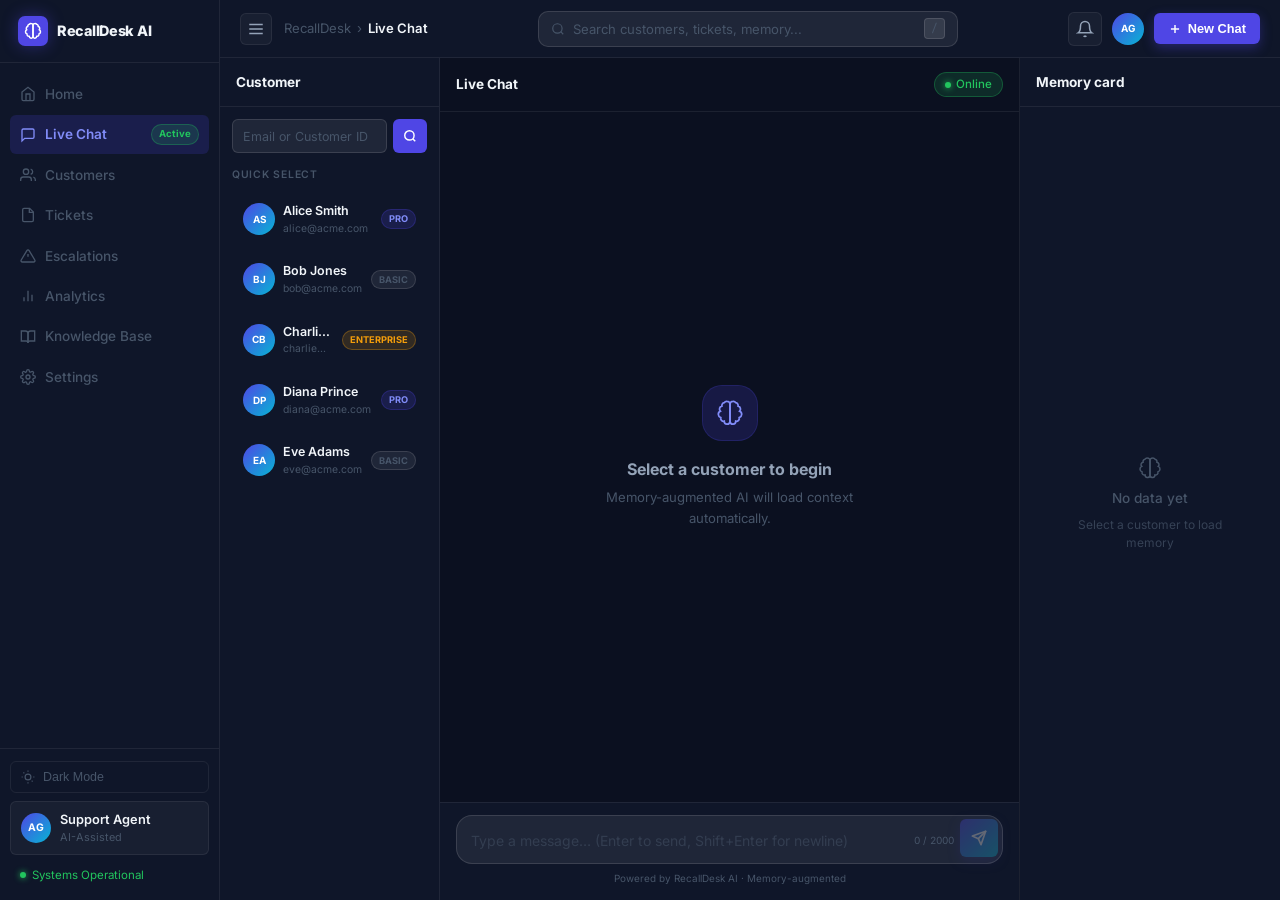
==== frontend/console.html @ cfb320af "feat: full UI redesign — landing page + console with 3-column layout, memory card, analytics" ====
<!DOCTYPE html>
<html lang="en">
<head>
    <meta charset="UTF-8">
    <meta name="viewport" content="width=device-width, initial-scale=1.0">
    <title>RecallDesk AI — Console</title>
    <meta name="description" content="RecallDesk AI support console — live chat with persistent memory, analytics, and smart escalation.">
    <link href="https://fonts.googleapis.com/css2?family=Inter:wght@300;400;500;600;700;800&family=JetBrains+Mono:wght@400;500&display=swap" rel="stylesheet">
    <link rel="stylesheet" href="style.css">
</head>
<body>
<div class="console-wrapper" id="console-wrapper">

    <!-- ── Sidebar ────────────────────────────────────── -->
    <aside class="console-sidebar" id="console-sidebar">
        <div class="csb-brand">
            <a href="/" class="csb-logo-link">
                <div class="csb-logo-icon">
                    <svg width="18" height="18" viewBox="0 0 24 24" fill="none" stroke="currentColor" stroke-width="2" stroke-linecap="round" stroke-linejoin="round">
                        <path d="M9.5 2A2.5 2.5 0 0 1 12 4.5v15a2.5 2.5 0 0 1-4.96-.46 2.5 2.5 0 0 1-2.96-3.08 3 3 0 0 1-.34-5.58 2.5 2.5 0 0 1 1.32-4.24 2.5 2.5 0 0 1 1.98-3A2.5 2.5 0 0 1 9.5 2Z"/>
                        <path d="M14.5 2A2.5 2.5 0 0 0 12 4.5v15a2.5 2.5 0 0 0 4.96-.46 2.5 2.5 0 0 0 2.96-3.08 3 3 0 0 0 .34-5.58 2.5 2.5 0 0 0-1.32-4.24 2.5 2.5 0 0 0-1.98-3A2.5 2.5 0 0 0 14.5 2Z"/>
                    </svg>
                </div>
                <span class="csb-brand-name">RecallDesk AI</span>
            </a>
        </div>

        <nav class="csb-nav">
            <a href="#" class="csb-nav-item" id="nav-home" data-page="home">
                <svg width="16" height="16" viewBox="0 0 24 24" fill="none" stroke="currentColor" stroke-width="2"><path d="M3 9l9-7 9 7v11a2 2 0 0 1-2 2H5a2 2 0 0 1-2-2z"/><polyline points="9 22 9 12 15 12 15 22"/></svg>
                Home
            </a>
            <a href="#" class="csb-nav-item active" id="nav-livechat" data-page="livechat">
                <svg width="16" height="16" viewBox="0 0 24 24" fill="none" stroke="currentColor" stroke-width="2"><path d="M21 15a2 2 0 0 1-2 2H7l-4 4V5a2 2 0 0 1 2-2h14a2 2 0 0 1 2 2z"/></svg>
                Live Chat
                <span class="csb-badge active-badge">Active</span>
            </a>
            <a href="#" class="csb-nav-item" id="nav-customers" data-page="customers">
                <svg width="16" height="16" viewBox="0 0 24 24" fill="none" stroke="currentColor" stroke-width="2"><path d="M17 21v-2a4 4 0 0 0-4-4H5a4 4 0 0 0-4 4v2"/><circle cx="9" cy="7" r="4"/><path d="M23 21v-2a4 4 0 0 0-3-3.87"/><path d="M16 3.13a4 4 0 0 1 0 7.75"/></svg>
                Customers
            </a>
            <a href="#" class="csb-nav-item" id="nav-tickets" data-page="tickets">
                <svg width="16" height="16" viewBox="0 0 24 24" fill="none" stroke="currentColor" stroke-width="2"><path d="M14.5 2H6a2 2 0 0 0-2 2v16a2 2 0 0 0 2 2h12a2 2 0 0 0 2-2V7.5L14.5 2z"/><polyline points="14 2 14 8 20 8"/></svg>
                Tickets
            </a>
            <a href="#" class="csb-nav-item" id="nav-escalations" data-page="escalations">
                <svg width="16" height="16" viewBox="0 0 24 24" fill="none" stroke="currentColor" stroke-width="2"><path d="M10.29 3.86L1.82 18a2 2 0 0 0 1.71 3h16.94a2 2 0 0 0 1.71-3L13.71 3.86a2 2 0 0 0-3.42 0z"/><line x1="12" y1="9" x2="12" y2="13"/><line x1="12" y1="17" x2="12.01" y2="17"/></svg>
                Escalations
                <span class="csb-badge esc-badge" id="esc-count-badge" style="display:none">0</span>
            </a>
            <a href="#" class="csb-nav-item" id="nav-analytics" data-page="analytics">
                <svg width="16" height="16" viewBox="0 0 24 24" fill="none" stroke="currentColor" stroke-width="2"><line x1="18" y1="20" x2="18" y2="10"/><line x1="12" y1="20" x2="12" y2="4"/><line x1="6" y1="20" x2="6" y2="14"/></svg>
                Analytics
            </a>
            <a href="#" class="csb-nav-item" id="nav-knowledge" data-page="knowledge">
                <svg width="16" height="16" viewBox="0 0 24 24" fill="none" stroke="currentColor" stroke-width="2"><path d="M2 3h6a4 4 0 0 1 4 4v14a3 3 0 0 0-3-3H2z"/><path d="M22 3h-6a4 4 0 0 0-4 4v14a3 3 0 0 1 3-3h7z"/></svg>
                Knowledge Base
            </a>
            <a href="#" class="csb-nav-item" id="nav-settings" data-page="settings">
                <svg width="16" height="16" viewBox="0 0 24 24" fill="none" stroke="currentColor" stroke-width="2"><circle cx="12" cy="12" r="3"/><path d="M19.4 15a1.65 1.65 0 0 0 .33 1.82l.06.06a2 2 0 0 1-2.83 2.83l-.06-.06a1.65 1.65 0 0 0-1.82-.33 1.65 1.65 0 0 0-1 1.51V21a2 2 0 0 1-4 0v-.09A1.65 1.65 0 0 0 9 19.4a1.65 1.65 0 0 0-1.82.33l-.06.06a2 2 0 0 1-2.83-2.83l.06-.06A1.65 1.65 0 0 0 4.68 15a1.65 1.65 0 0 0-1.51-1H3a2 2 0 0 1 0-4h.09A1.65 1.65 0 0 0 4.6 9a1.65 1.65 0 0 0-.33-1.82l-.06-.06a2 2 0 0 1 2.83-2.83l.06.06A1.65 1.65 0 0 0 9 4.68a1.65 1.65 0 0 0 1-1.51V3a2 2 0 0 1 4 0v.09a1.65 1.65 0 0 0 1 1.51 1.65 1.65 0 0 0 1.82-.33l.06-.06a2 2 0 0 1 2.83 2.83l-.06.06A1.65 1.65 0 0 0 19.4 9a1.65 1.65 0 0 0 1.51 1H21a2 2 0 0 1 0 4h-.09a1.65 1.65 0 0 0-1.51 1z"/></svg>
                Settings
            </a>
        </nav>

        <div class="csb-bottom">
            <button class="csb-theme-toggle" id="csb-theme-toggle" title="Toggle theme">
                <svg class="icon-sun" width="14" height="14" viewBox="0 0 24 24" fill="none" stroke="currentColor" stroke-width="2"><circle cx="12" cy="12" r="5"/><line x1="12" y1="1" x2="12" y2="3"/><line x1="12" y1="21" x2="12" y2="23"/><line x1="4.22" y1="4.22" x2="5.64" y2="5.64"/><line x1="18.36" y1="18.36" x2="19.78" y2="19.78"/><line x1="1" y1="12" x2="3" y2="12"/><line x1="21" y1="12" x2="23" y2="12"/></svg>
                <svg class="icon-moon" width="14" height="14" viewBox="0 0 24 24" fill="none" stroke="currentColor" stroke-width="2"><path d="M21 12.79A9 9 0 1 1 11.21 3 7 7 0 0 0 21 12.79z"/></svg>
                <span class="csb-theme-label">Dark Mode</span>
            </button>
            <div class="csb-agent-card">
                <div class="csb-agent-avatar">AG</div>
                <div class="csb-agent-info">
                    <div class="csb-agent-name">Support Agent</div>
                    <div class="csb-agent-role">AI-Assisted</div>
                </div>
            </div>
            <div class="csb-system-status">
                <span class="csb-status-dot"></span>
                Systems Operational
            </div>
        </div>
    </aside>

    <!-- ── Main Area ──────────────────────────────────── -->
    <div class="console-main" id="console-main">

        <!-- Top Bar -->
        <header class="console-topbar" id="console-topbar">
            <div class="topbar-left">
                <button class="sidebar-toggle-btn" id="sidebar-toggle-btn" title="Toggle sidebar">
                    <svg width="18" height="18" viewBox="0 0 24 24" fill="none" stroke="currentColor" stroke-width="2"><line x1="3" y1="12" x2="21" y2="12"/><line x1="3" y1="6" x2="21" y2="6"/><line x1="3" y1="18" x2="21" y2="18"/></svg>
                </button>
                <div class="topbar-breadcrumb">
                    <span class="breadcrumb-root">RecallDesk</span>
                    <span class="breadcrumb-sep">›</span>
                    <span class="breadcrumb-current" id="breadcrumb-current">Live Chat</span>
                </div>
            </div>
            <div class="topbar-center">
                <div class="topbar-search" id="topbar-search">
                    <svg width="14" height="14" viewBox="0 0 24 24" fill="none" stroke="currentColor" stroke-width="2"><circle cx="11" cy="11" r="8"/><line x1="21" y1="21" x2="16.65" y2="16.65"/></svg>
                    <input type="text" id="search-input" placeholder="Search customers, tickets, memory..." autocomplete="off">
                    <span class="search-shortcut">/</span>
                </div>
            </div>
            <div class="topbar-right">
                <button class="topbar-icon-btn" id="topbar-notif" title="Notifications">
                    <svg width="18" height="18" viewBox="0 0 24 24" fill="none" stroke="currentColor" stroke-width="2"><path d="M18 8A6 6 0 0 0 6 8c0 7-3 9-3 9h18s-3-2-3-9"/><path d="M13.73 21a2 2 0 0 1-3.46 0"/></svg>
                    <span class="notif-dot" id="notif-dot" style="display:none"></span>
                </button>
                <div class="topbar-avatar" id="topbar-avatar">AG</div>
                <button class="btn-new-chat" id="btn-new-chat">
                    <svg width="14" height="14" viewBox="0 0 24 24" fill="none" stroke="currentColor" stroke-width="2.5"><line x1="12" y1="5" x2="12" y2="19"/><line x1="5" y1="12" x2="19" y2="12"/></svg>
                    New Chat
                </button>
            </div>
        </header>

        <!-- ── Pages ──────────────────────────────────── -->

        <!-- Live Chat Page -->
        <div class="page-content" id="page-livechat">
            <div class="livechat-layout">

                <!-- Column 1: Customer Lookup -->
                <div class="lc-col lc-col-lookup" id="lc-col-lookup">
                    <div class="lc-col-header">
                        <h2 class="lc-col-title">Customer</h2>
                    </div>
                    <div class="lookup-body">
                        <div class="lookup-search-row">
                            <input type="text" id="lookup-input" class="lookup-input" placeholder="Email or Customer ID" autocomplete="off">
                            <button class="lookup-btn" id="lookup-btn">
                                <svg width="14" height="14" viewBox="0 0 24 24" fill="none" stroke="currentColor" stroke-width="2.5"><circle cx="11" cy="11" r="8"/><line x1="21" y1="21" x2="16.65" y2="16.65"/></svg>
                            </button>
                        </div>
                        <div class="lookup-quick-label">Quick select</div>
                        <div class="customer-list" id="customer-list">
                            <div class="customer-item" data-id="cust-101" id="ci-cust-101">
                                <div class="ci-avatar">AS</div>
                                <div class="ci-info">
                                    <div class="ci-name">Alice Smith</div>
                                    <div class="ci-email">alice@acme.com</div>
                                </div>
                                <div class="ci-plan pro">Pro</div>
                            </div>
                            <div class="customer-item" data-id="cust-102" id="ci-cust-102">
                                <div class="ci-avatar">BJ</div>
                                <div class="ci-info">
                                    <div class="ci-name">Bob Jones</div>
                                    <div class="ci-email">bob@acme.com</div>
                                </div>
                                <div class="ci-plan basic">Basic</div>
                            </div>
                            <div class="customer-item" data-id="cust-103" id="ci-cust-103">
                                <div class="ci-avatar">CB</div>
                                <div class="ci-info">
                                    <div class="ci-name">Charlie Brown</div>
                                    <div class="ci-email">charlie@acme.com</div>
                                </div>
                                <div class="ci-plan enterprise">Enterprise</div>
                            </div>
                            <div class="customer-item" data-id="cust-104" id="ci-cust-104">
                                <div class="ci-avatar">DP</div>
                                <div class="ci-info">
                                    <div class="ci-name">Diana Prince</div>
                                    <div class="ci-email">diana@acme.com</div>
                                </div>
                                <div class="ci-plan pro">Pro</div>
                            </div>
                            <div class="customer-item" data-id="cust-105" id="ci-cust-105">
                                <div class="ci-avatar">EA</div>
                                <div class="ci-info">
                                    <div class="ci-name">Eve Adams</div>
                                    <div class="ci-email">eve@acme.com</div>
                                </div>
                                <div class="ci-plan basic">Basic</div>
                            </div>
                        </div>
                    </div>
                </div>

                <!-- Column 2: Chat Window -->
                <div class="lc-col lc-col-chat" id="lc-col-chat">
                    <div class="lc-col-header">
                        <div class="chat-header-left">
                            <h2 class="lc-col-title" id="chat-col-title">Live Chat</h2>
                            <span class="chat-customer-tag" id="chat-customer-tag" style="display:none"></span>
                        </div>
                        <div class="chat-header-right">
                            <div class="online-pill" id="chat-online-pill">
                                <span class="status-dot-sm online"></span>
                                <span>Online</span>
                            </div>
                            <div class="escalation-pill-header hidden" id="chat-escalation-pill">
                                <svg width="12" height="12" viewBox="0 0 24 24" fill="none" stroke="currentColor" stroke-width="2.5"><path d="M10.29 3.86L1.82 18a2 2 0 0 0 1.71 3h16.94a2 2 0 0 0 1.71-3L13.71 3.86a2 2 0 0 0-3.42 0z"/></svg>
                                Escalated
                            </div>
                        </div>
                    </div>

                    <!-- Chat Messages -->
                    <div class="chat-messages-area" id="chat-messages-area">
                        <div class="chat-welcome" id="chat-welcome">
                            <div class="chat-welcome-icon">
                                <svg width="28" height="28" viewBox="0 0 24 24" fill="none" stroke="currentColor" stroke-width="1.5"><path d="M9.5 2A2.5 2.5 0 0 1 12 4.5v15a2.5 2.5 0 0 1-4.96-.46 2.5 2.5 0 0 1-2.96-3.08 3 3 0 0 1-.34-5.58 2.5 2.5 0 0 1 1.32-4.24 2.5 2.5 0 0 1 1.98-3A2.5 2.5 0 0 1 9.5 2Z"/><path d="M14.5 2A2.5 2.5 0 0 0 12 4.5v15a2.5 2.5 0 0 0 4.96-.46 2.5 2.5 0 0 0 2.96-3.08 3 3 0 0 0 .34-5.58 2.5 2.5 0 0 0-1.32-4.24 2.5 2.5 0 0 0-1.98-3A2.5 2.5 0 0 0 14.5 2Z"/></svg>
                            </div>
                            <h3>Select a customer to begin</h3>
                            <p>Memory-augmented AI will load context automatically.</p>
                        </div>
                    </div>

                    <!-- Escalation Banner -->
                    <div class="escalation-banner hidden" id="escalation-banner">
                        <svg width="14" height="14" viewBox="0 0 24 24" fill="none" stroke="currentColor" stroke-width="2.5"><path d="M10.29 3.86L1.82 18a2 2 0 0 0 1.71 3h16.94a2 2 0 0 0 1.71-3L13.71 3.86a2 2 0 0 0-3.42 0z"/></svg>
                        <span id="escalation-banner-text">Escalated to human. Handoff summary ready.</span>
                        <button class="banner-view-btn" id="banner-view-btn">View Summary</button>
                    </div>

                    <!-- Input Area -->
                    <div class="chat-input-zone" id="chat-input-zone">
                        <div class="chat-input-wrap" id="chat-input-wrap">
                            <textarea id="message-input" placeholder="Type a message… (Enter to send, Shift+Enter for newline)" rows="1" maxlength="2000" disabled></textarea>
                            <div class="chat-input-actions">
                                <span class="char-count-label" id="char-count">0 / 2000</span>
                                <button id="send-btn" class="send-btn-console" title="Send message" disabled>
                                    <svg width="16" height="16" viewBox="0 0 24 24" fill="none" stroke="currentColor" stroke-width="2.5" stroke-linecap="round" stroke-linejoin="round"><line x1="22" y1="2" x2="11" y2="13"/><polygon points="22 2 15 22 11 13 2 9 22 2"/></svg>
                                </button>
                            </div>
                        </div>
                        <p class="input-hint-text">Powered by RecallDesk AI · Memory-augmented</p>
                    </div>
                </div>

                <!-- Column 3: Memory Card -->
                <div class="lc-col lc-col-memory" id="lc-col-memory">
                    <div class="lc-col-header">
                        <h2 class="lc-col-title">Memory card</h2>
                    </div>
                    <div class="memory-card-body" id="memory-card-body">
                        <div class="memory-empty" id="memory-empty">
                            <svg width="24" height="24" viewBox="0 0 24 24" fill="none" stroke="currentColor" stroke-width="1.5"><path d="M9.5 2A2.5 2.5 0 0 1 12 4.5v15a2.5 2.5 0 0 1-4.96-.46 2.5 2.5 0 0 1-2.96-3.08 3 3 0 0 1-.34-5.58 2.5 2.5 0 0 1 1.32-4.24 2.5 2.5 0 0 1 1.98-3A2.5 2.5 0 0 1 9.5 2Z"/><path d="M14.5 2A2.5 2.5 0 0 0 12 4.5v15a2.5 2.5 0 0 0 4.96-.46 2.5 2.5 0 0 0 2.96-3.08 3 3 0 0 0 .34-5.58 2.5 2.5 0 0 0-1.32-4.24 2.5 2.5 0 0 0-1.98-3A2.5 2.5 0 0 0 14.5 2Z"/></svg>
                            <p>No data yet</p>
                            <span>Select a customer to load memory</span>
                        </div>

                        <!-- Profile (hidden until loaded) -->
                        <div class="mc-section" id="mc-profile" style="display:none">
                            <div class="mc-profile-row">
                                <div class="mc-avatar" id="mc-avatar">?</div>
                                <div>
                                    <div class="mc-name" id="mc-name">—</div>
                                    <div class="mc-email" id="mc-email">—</div>
                                </div>
                            </div>
                        </div>

                        <div class="mc-section" id="mc-env" style="display:none">
                            <div class="mc-label">Environment</div>
                            <div class="mc-env-bar" id="mc-env-bar">—</div>
                        </div>

                        <div class="mc-section" id="mc-tickets-sec" style="display:none">
                            <div class="mc-label">Past Tickets</div>
                            <div class="mc-tickets-list" id="mc-tickets-list"></div>
                        </div>

                        <div class="mc-section" id="mc-facts-sec" style="display:none">
                            <div class="mc-label">Memory Facts <span class="mc-facts-count" id="mc-facts-count">0</span></div>
                            <div class="mc-facts-list" id="mc-facts-list"></div>
                        </div>

                        <div class="mc-section" id="mc-frustration-sec" style="display:none">
                            <div class="mc-label">Frustration Score</div>
                            <div class="mc-frustration-row">
                                <div class="mc-frustration-score" id="mc-frustration-score">—</div>
                                <div class="mc-frustration-bar-wrap">
                                    <div class="mc-frustration-bar" id="mc-frustration-bar"></div>
                                </div>
                            </div>
                            <svg class="mc-chart" id="mc-chart" viewBox="0 0 120 40" fill="none">
                                <polyline id="mc-chart-line" points="" stroke="#7c6af7" stroke-width="2" fill="none" stroke-linecap="round" stroke-linejoin="round"/>
                            </svg>
                        </div>
                    </div>
                </div>
            </div>
        </div>

        <!-- Analytics Page -->
        <div class="page-content hidden" id="page-analytics">
            <div class="analytics-layout">
                <div class="analytics-header">
                    <h1 class="analytics-title">Analytics</h1>
                    <p class="analytics-sub">Live data from your support sessions</p>
                </div>

                <!-- Stat Cards -->
                <div class="stat-cards-row" id="stat-cards-row">
                    <div class="stat-card" id="stat-total-tickets">
                        <div class="stat-icon indigo">
                            <svg width="18" height="18" viewBox="0 0 24 24" fill="none" stroke="currentColor" stroke-width="2"><path d="M14.5 2H6a2 2 0 0 0-2 2v16a2 2 0 0 0 2 2h12a2 2 0 0 0 2-2V7.5L14.5 2z"/></svg>
                        </div>
                        <div class="stat-num" id="stat-num-tickets">—</div>
                        <div class="stat-label">Total Tickets</div>
                    </div>
                    <div class="stat-card" id="stat-avg-frustration">
                        <div class="stat-icon amber">
                            <svg width="18" height="18" viewBox="0 0 24 24" fill="none" stroke="currentColor" stroke-width="2"><circle cx="12" cy="12" r="10"/><path d="M8 14s1.5 2 4 2 4-2 4-2"/><line x1="9" y1="9" x2="9.01" y2="9"/><line x1="15" y1="9" x2="15.01" y2="9"/></svg>
                        </div>
                        <div class="stat-num" id="stat-num-frustration">—</div>
                        <div class="stat-label">Avg Frustration</div>
                    </div>
                    <div class="stat-card" id="stat-esc-rate">
                        <div class="stat-icon red">
                            <svg width="18" height="18" viewBox="0 0 24 24" fill="none" stroke="currentColor" stroke-width="2"><path d="M10.29 3.86L1.82 18a2 2 0 0 0 1.71 3h16.94a2 2 0 0 0 1.71-3L13.71 3.86a2 2 0 0 0-3.42 0z"/></svg>
                        </div>
                        <div class="stat-num" id="stat-num-esc">—</div>
                        <div class="stat-label">Escalation Rate</div>
                    </div>
                    <div class="stat-card" id="stat-memories">
                        <div class="stat-icon green">
                            <svg width="18" height="18" viewBox="0 0 24 24" fill="none" stroke="currentColor" stroke-width="2"><path d="M9.5 2A2.5 2.5 0 0 1 12 4.5v15a2.5 2.5 0 0 1-4.96-.46 2.5 2.5 0 0 1-2.96-3.08 3 3 0 0 1-.34-5.58 2.5 2.5 0 0 1 1.32-4.24 2.5 2.5 0 0 1 1.98-3A2.5 2.5 0 0 1 9.5 2Z"/><path d="M14.5 2A2.5 2.5 0 0 0 12 4.5v15a2.5 2.5 0 0 0 4.96-.46 2.5 2.5 0 0 0 2.96-3.08 3 3 0 0 0 .34-5.58 2.5 2.5 0 0 0-1.32-4.24 2.5 2.5 0 0 0-1.98-3A2.5 2.5 0 0 0 14.5 2Z"/></svg>
                        </div>
                        <div class="stat-num" id="stat-num-memories">—</div>
                        <div class="stat-label">Active Customer Memories</div>
                    </div>
                </div>

                <!-- Memory Impact Banner -->
                <div class="impact-banner" id="impact-banner">
                    <div class="impact-banner-icon">⚡</div>
                    <div class="impact-banner-content">
                        <div class="impact-banner-title">Memory Impact</div>
                        <div class="impact-banner-sub">Repeat questions asked: <strong>Baseline ~8</strong> vs <strong class="highlight-green">With Memory ~0</strong></div>
                    </div>
                </div>

                <!-- Charts Row -->
                <div class="charts-row">
                    <div class="chart-card" id="frustration-chart-card">
                        <div class="chart-card-header">
                            <h3>Frustration Over Time</h3>
                            <span class="chart-badge">Live</span>
                        </div>
                        <div class="chart-area" id="frustration-chart-area">
                            <svg class="analytics-chart" id="frustration-svg" viewBox="0 0 400 120" preserveAspectRatio="none">
                                <defs>
                                    <linearGradient id="frust-grad" x1="0" y1="0" x2="0" y2="1">
                                        <stop offset="0%" stop-color="#7c6af7" stop-opacity="0.3"/>
                                        <stop offset="100%" stop-color="#7c6af7" stop-opacity="0"/>
                                    </linearGradient>
                                </defs>
                                <path id="frust-fill" d="" fill="url(#frust-grad)"/>
                                <polyline id="frust-line" points="" stroke="#7c6af7" stroke-width="2.5" fill="none" stroke-linecap="round" stroke-linejoin="round"/>
                            </svg>
                            <div class="chart-empty-state" id="frust-empty">No data yet</div>
                        </div>
                    </div>
                    <div class="chart-card" id="category-chart-card">
                        <div class="chart-card-header">
                            <h3>Issue Categories</h3>
                        </div>
                        <div class="category-list" id="category-list">
                            <div class="cat-empty-state" id="cat-empty">No data yet</div>
                        </div>
                    </div>
                </div>
            </div>
        </div>

        <!-- Placeholder pages -->
        <div class="page-content hidden" id="page-home">
            <div class="placeholder-page">
                <div class="placeholder-icon">🏠</div>
                <h2>Home</h2>
                <p>Dashboard overview coming soon. Use <strong>Live Chat</strong> to get started.</p>
                <a href="#" class="btn-goto-chat" id="home-goto-chat">Go to Live Chat →</a>
            </div>
        </div>
        <div class="page-content hidden" id="page-customers">
            <div class="placeholder-page">
                <div class="placeholder-icon">👥</div>
                <h2>Customers</h2>
                <p>Full customer directory coming soon. Use Live Chat to interact with customers.</p>
            </div>
        </div>
        <div class="page-content hidden" id="page-tickets">
            <div class="placeholder-page">
                <div class="placeholder-icon">🎫</div>
                <h2>Tickets</h2>
                <p>Ticket management interface coming soon.</p>
            </div>
        </div>
        <div class="page-content hidden" id="page-escalations">
            <div class="placeholder-page">
                <div class="placeholder-icon">⚠️</div>
                <h2>Escalations</h2>
                <p>Escalation queue coming soon. Monitor escalations from the Live Chat view.</p>
            </div>
        </div>
        <div class="page-content hidden" id="page-knowledge">
            <div class="placeholder-page">
                <div class="placeholder-icon">📚</div>
                <h2>Knowledge Base</h2>
                <p>Knowledge base editor coming soon.</p>
            </div>
        </div>
        <div class="page-content hidden" id="page-settings">
            <div class="placeholder-page">
                <div class="placeholder-icon">⚙️</div>
                <h2>Settings</h2>
                <p>Configuration panel coming soon.</p>
            </div>
        </div>
    </div>
</div>

<!-- ── Escalation Modal ──────────────────────────────── -->
<div id="escalation-modal" class="modal-overlay hidden">
    <div class="modal-box">
        <div class="modal-header">
            <div class="modal-icon warning">
                <svg width="20" height="20" viewBox="0 0 24 24" fill="none" stroke="currentColor" stroke-width="2.5"><path d="M10.29 3.86L1.82 18a2 2 0 0 0 1.71 3h16.94a2 2 0 0 0 1.71-3L13.71 3.86a2 2 0 0 0-3.42 0z"/><line x1="12" y1="9" x2="12" y2="13"/><line x1="12" y1="17" x2="12.01" y2="17"/></svg>
            </div>
            <div>
                <h2>Human Handoff Required</h2>
                <p class="modal-sub">This conversation has been flagged for escalation</p>
            </div>
            <button class="modal-close" id="close-modal">
                <svg width="16" height="16" viewBox="0 0 24 24" fill="none" stroke="currentColor" stroke-width="2.5"><line x1="18" y1="6" x2="6" y2="18"/><line x1="6" y1="6" x2="18" y2="18"/></svg>
            </button>
        </div>
        <div class="modal-body">
            <label class="mc-label" style="margin-bottom:12px;display:block">Handoff Summary</label>
            <div id="escalation-summary" class="summary-box"></div>
        </div>
        <div class="modal-footer">
            <button id="close-modal-btn" class="btn-secondary">Dismiss</button>
            <button class="btn-primary" id="ack-modal-btn">Acknowledge</button>
        </div>
    </div>
</div>

<script src="app.js"></script>
</body>
</html>
---- frontend/style.css ----
/* ─── Console CSS ── RecallDesk AI ──────────────────────────── */
/* Dark theme console: near-black navy #0B1020, indigo accents   */

@import url('https://fonts.googleapis.com/css2?family=Inter:wght@300;400;500;600;700;800&family=JetBrains+Mono:wght@400;500&display=swap');

/* ── Design Tokens ─────────────────────────────────────────── */
:root {
    --indigo:        #4F46E5;
    --indigo-light:  #818CF8;
    --indigo-dim:    rgba(79,70,229,0.18);
    --cyan:          #06b6d4;
    --cyan-dim:      rgba(6,182,212,0.15);
    --green:         #22c55e;
    --green-dim:     rgba(34,197,94,0.15);
    --amber:         #f59e0b;
    --amber-dim:     rgba(245,158,11,0.15);
    --red:           #ef4444;
    --red-dim:       rgba(239,68,68,0.15);

    --bg:            #0B1020;
    --bg-2:          #0f1629;
    --bg-3:          #131d33;
    --surface:       rgba(255,255,255,0.04);
    --surface-2:     rgba(255,255,255,0.07);
    --surface-3:     rgba(255,255,255,0.10);
    --border:        rgba(255,255,255,0.07);
    --border-2:      rgba(255,255,255,0.12);

    --text:          #f1f5f9;
    --text-2:        #94a3b8;
    --text-3:        #475569;

    --sidebar-w:     220px;
    --topbar-h:      58px;

    --radius-sm:     6px;
    --radius:        10px;
    --radius-lg:     16px;
    --radius-xl:     20px;
}

/* ── Reset ─────────────────────────────────────────────────── */
*, *::before, *::after { box-sizing: border-box; margin: 0; padding: 0; }
html, body { height: 100%; overflow: hidden; }
body {
    font-family: 'Inter', -apple-system, BlinkMacSystemFont, sans-serif;
    background: var(--bg);
    color: var(--text);
    line-height: 1.5;
    -webkit-font-smoothing: antialiased;
    -moz-osx-font-smoothing: grayscale;
}
a { text-decoration: none; color: inherit; }

/* ── Console Layout ─────────────────────────────────────────── */
.console-wrapper {
    display: flex;
    height: 100vh;
    width: 100vw;
    overflow: hidden;
}

/* ── Sidebar ────────────────────────────────────────────────── */
.console-sidebar {
    width: var(--sidebar-w);
    min-width: var(--sidebar-w);
    height: 100%;
    background: var(--bg-2);
    border-right: 1px solid var(--border);
    display: flex;
    flex-direction: column;
    flex-shrink: 0;
    transition: width 0.3s cubic-bezier(.4,0,.2,1), min-width 0.3s;
    overflow: hidden;
}
.console-sidebar.collapsed {
    width: 0;
    min-width: 0;
}

/* Brand */
.csb-brand {
    padding: 16px 18px;
    border-bottom: 1px solid var(--border);
    flex-shrink: 0;
}
.csb-logo-link {
    display: flex;
    align-items: center;
    gap: 9px;
    white-space: nowrap;
}
.csb-logo-icon {
    width: 30px; height: 30px;
    background: var(--indigo);
    border-radius: 7px;
    display: flex; align-items: center; justify-content: center;
    color: white;
    box-shadow: 0 0 16px rgba(79,70,229,0.4);
    flex-shrink: 0;
}
.csb-brand-name {
    font-size: 0.9rem;
    font-weight: 800;
    letter-spacing: -0.02em;
    color: var(--text);
}

/* Nav */
.csb-nav {
    flex: 1;
    padding: 12px 10px;
    display: flex;
    flex-direction: column;
    gap: 2px;
    overflow-y: auto;
    scrollbar-width: none;
}
.csb-nav::-webkit-scrollbar { display: none; }

.csb-nav-item {
    display: flex;
    align-items: center;
    gap: 9px;
    padding: 9px 10px;
    border-radius: var(--radius-sm);
    font-size: 0.85rem;
    font-weight: 500;
    color: var(--text-3);
    cursor: pointer;
    transition: background 0.15s, color 0.15s;
    white-space: nowrap;
    position: relative;
}
.csb-nav-item svg { flex-shrink: 0; }
.csb-nav-item:hover { background: var(--surface-2); color: var(--text-2); }
.csb-nav-item.active {
    background: var(--indigo-dim);
    color: var(--indigo-light);
    font-weight: 600;
}

.csb-badge {
    margin-left: auto;
    font-size: 0.6rem;
    font-weight: 700;
    padding: 2px 7px;
    border-radius: 20px;
    flex-shrink: 0;
}
.active-badge { background: var(--green-dim); color: var(--green); border: 1px solid rgba(34,197,94,0.3); }
.esc-badge { background: var(--amber-dim); color: var(--amber); border: 1px solid rgba(245,158,11,0.3); }

/* Bottom */
.csb-bottom {
    padding: 12px 10px;
    border-top: 1px solid var(--border);
    display: flex;
    flex-direction: column;
    gap: 8px;
    flex-shrink: 0;
}
.csb-theme-toggle {
    display: flex;
    align-items: center;
    gap: 8px;
    width: 100%;
    padding: 8px 10px;
    background: transparent;
    border: 1px solid var(--border);
    border-radius: var(--radius-sm);
    color: var(--text-3);
    font-size: 0.78rem;
    cursor: pointer;
    transition: background 0.2s, color 0.2s;
    white-space: nowrap;
}
.csb-theme-toggle:hover { background: var(--surface-2); color: var(--text-2); }
.csb-theme-toggle .icon-moon { display: none; }

.csb-agent-card {
    display: flex;
    align-items: center;
    gap: 9px;
    padding: 8px 10px;
    background: var(--surface);
    border: 1px solid var(--border);
    border-radius: var(--radius-sm);
}
.csb-agent-avatar {
    width: 30px; height: 30px;
    border-radius: 50%;
    background: linear-gradient(135deg, var(--indigo), var(--cyan));
    display: flex; align-items: center; justify-content: center;
    font-size: 0.65rem;
    font-weight: 700;
    color: white;
    flex-shrink: 0;
}
.csb-agent-name { font-size: 0.8rem; font-weight: 600; color: var(--text); white-space: nowrap; }
.csb-agent-role { font-size: 0.68rem; color: var(--text-3); white-space: nowrap; }

.csb-system-status {
    display: flex;
    align-items: center;
    gap: 6px;
    font-size: 0.72rem;
    color: var(--green);
    padding: 4px 10px;
    white-space: nowrap;
}
.csb-status-dot {
    width: 6px; height: 6px;
    background: var(--green);
    border-radius: 50%;
    box-shadow: 0 0 6px var(--green);
    flex-shrink: 0;
    animation: pulse-green 2s infinite;
}
@keyframes pulse-green {
    0%, 100% { opacity: 1; }
    50% { opacity: 0.5; }
}

/* ── Main Area ──────────────────────────────────────────────── */
.console-main {
    flex: 1;
    display: flex;
    flex-direction: column;
    height: 100vh;
    overflow: hidden;
    min-width: 0;
}

/* ── Top Bar ────────────────────────────────────────────────── */
.console-topbar {
    height: var(--topbar-h);
    display: flex;
    align-items: center;
    gap: 16px;
    padding: 0 20px;
    background: var(--bg-2);
    border-bottom: 1px solid var(--border);
    flex-shrink: 0;
}
.topbar-left {
    display: flex;
    align-items: center;
    gap: 12px;
    flex-shrink: 0;
}
.sidebar-toggle-btn {
    width: 32px; height: 32px;
    background: var(--surface);
    border: 1px solid var(--border);
    border-radius: var(--radius-sm);
    color: var(--text-2);
    cursor: pointer;
    display: flex; align-items: center; justify-content: center;
    transition: background 0.2s, color 0.2s;
    flex-shrink: 0;
}
.sidebar-toggle-btn:hover { background: var(--surface-2); color: var(--text); }

.topbar-breadcrumb {
    display: flex;
    align-items: center;
    gap: 6px;
    font-size: 0.82rem;
    white-space: nowrap;
}
.breadcrumb-root { color: var(--text-3); }
.breadcrumb-sep  { color: var(--text-3); }
.breadcrumb-current { color: var(--text); font-weight: 600; }

.topbar-center { flex: 1; display: flex; justify-content: center; min-width: 0; }

.topbar-search {
    display: flex;
    align-items: center;
    gap: 8px;
    background: var(--surface-2);
    border: 1px solid var(--border-2);
    border-radius: var(--radius);
    padding: 0 12px;
    width: 100%;
    max-width: 420px;
    height: 36px;
    transition: border-color 0.2s, box-shadow 0.2s;
}
.topbar-search:focus-within {
    border-color: var(--indigo);
    box-shadow: 0 0 0 3px var(--indigo-dim);
}
.topbar-search svg { color: var(--text-3); flex-shrink: 0; }
.topbar-search input {
    flex: 1;
    background: transparent;
    border: none;
    outline: none;
    color: var(--text);
    font-family: inherit;
    font-size: 0.82rem;
    min-width: 0;
}
.topbar-search input::placeholder { color: var(--text-3); }
.search-shortcut {
    background: var(--surface-3);
    border: 1px solid var(--border-2);
    border-radius: 4px;
    padding: 1px 6px;
    font-size: 0.7rem;
    color: var(--text-3);
    font-family: 'JetBrains Mono', monospace;
    flex-shrink: 0;
}

.topbar-right {
    display: flex;
    align-items: center;
    gap: 10px;
    flex-shrink: 0;
}
.topbar-icon-btn {
    width: 34px; height: 34px;
    background: var(--surface);
    border: 1px solid var(--border);
    border-radius: var(--radius-sm);
    color: var(--text-2);
    cursor: pointer;
    display: flex; align-items: center; justify-content: center;
    transition: background 0.2s, color 0.2s;
    position: relative;
}
.topbar-icon-btn:hover { background: var(--surface-2); color: var(--text); }
.notif-dot {
    position: absolute;
    top: 7px; right: 7px;
    width: 7px; height: 7px;
    background: var(--red);
    border-radius: 50%;
    border: 1.5px solid var(--bg-2);
}
.topbar-avatar {
    width: 32px; height: 32px;
    border-radius: 50%;
    background: linear-gradient(135deg, var(--indigo), var(--cyan));
    display: flex; align-items: center; justify-content: center;
    font-size: 0.62rem;
    font-weight: 700;
    color: white;
    cursor: pointer;
    flex-shrink: 0;
}
.btn-new-chat {
    display: flex;
    align-items: center;
    gap: 6px;
    padding: 8px 14px;
    background: var(--indigo);
    border: none;
    border-radius: var(--radius-sm);
    color: white;
    font-size: 0.8rem;
    font-weight: 600;
    cursor: pointer;
    transition: opacity 0.2s, box-shadow 0.2s;
    box-shadow: 0 4px 12px rgba(79,70,229,0.35);
    white-space: nowrap;
}
.btn-new-chat:hover { opacity: 0.9; box-shadow: 0 6px 16px rgba(79,70,229,0.45); }

/* ── Page Content ───────────────────────────────────────────── */
.page-content {
    flex: 1;
    overflow: hidden;
    display: flex;
    flex-direction: column;
}
.page-content.hidden { display: none; }

/* ── Live Chat Layout ───────────────────────────────────────── */
.livechat-layout {
    display: flex;
    flex: 1;
    height: 100%;
    overflow: hidden;
}

.lc-col {
    display: flex;
    flex-direction: column;
    border-right: 1px solid var(--border);
    overflow: hidden;
}
.lc-col:last-child { border-right: none; }

.lc-col-lookup {
    width: 220px;
    flex-shrink: 0;
    background: var(--bg-2);
}
.lc-col-chat {
    flex: 1;
    min-width: 0;
    background: var(--bg);
}
.lc-col-memory {
    width: 260px;
    flex-shrink: 0;
    background: var(--bg-2);
}

.lc-col-header {
    padding: 14px 16px;
    border-bottom: 1px solid var(--border);
    display: flex;
    align-items: center;
    justify-content: space-between;
    flex-shrink: 0;
    gap: 8px;
}
.lc-col-title {
    font-size: 0.85rem;
    font-weight: 700;
    color: var(--text);
    white-space: nowrap;
}
.chat-header-left  { display: flex; align-items: center; gap: 10px; min-width: 0; }
.chat-header-right { display: flex; align-items: center; gap: 8px; flex-shrink: 0; }
.chat-customer-tag {
    font-size: 0.72rem;
    color: var(--text-3);
    font-family: 'JetBrains Mono', monospace;
    white-space: nowrap;
    overflow: hidden;
    text-overflow: ellipsis;
}

.online-pill {
    display: flex; align-items: center; gap: 5px;
    background: var(--green-dim);
    border: 1px solid rgba(34,197,94,0.3);
    border-radius: 20px;
    padding: 3px 10px;
    font-size: 0.72rem;
    font-weight: 500;
    color: var(--green);
    white-space: nowrap;
}
.status-dot-sm {
    width: 6px; height: 6px;
    border-radius: 50%;
}
.status-dot-sm.online { background: var(--green); box-shadow: 0 0 6px var(--green); }

.escalation-pill-header {
    display: flex; align-items: center; gap: 5px;
    background: var(--amber-dim);
    border: 1px solid rgba(245,158,11,0.3);
    border-radius: 20px;
    padding: 3px 10px;
    font-size: 0.72rem;
    font-weight: 600;
    color: var(--amber);
    white-space: nowrap;
    animation: pulseWarning 2s infinite;
}
.escalation-pill-header.hidden { display: none; }
@keyframes pulseWarning {
    0%, 100% { box-shadow: 0 0 0 0 rgba(245,158,11,0.3); }
    50% { box-shadow: 0 0 0 5px rgba(245,158,11,0); }
}

/* ── Customer Lookup Column ─────────────────────────────────── */
.lookup-body {
    flex: 1;
    overflow-y: auto;
    padding: 12px;
    scrollbar-width: thin;
    scrollbar-color: var(--border-2) transparent;
}
.lookup-search-row {
    display: flex;
    gap: 6px;
    margin-bottom: 14px;
}
.lookup-input {
    flex: 1;
    background: var(--surface-2);
    border: 1px solid var(--border-2);
    border-radius: var(--radius-sm);
    color: var(--text);
    font-family: inherit;
    font-size: 0.78rem;
    padding: 8px 10px;
    outline: none;
    transition: border-color 0.2s;
    min-width: 0;
}
.lookup-input:focus { border-color: var(--indigo); }
.lookup-input::placeholder { color: var(--text-3); }
.lookup-btn {
    width: 34px; height: 34px;
    background: var(--indigo);
    border: none;
    border-radius: var(--radius-sm);
    color: white;
    cursor: pointer;
    display: flex; align-items: center; justify-content: center;
    transition: opacity 0.2s;
    flex-shrink: 0;
}
.lookup-btn:hover { opacity: 0.85; }
.lookup-quick-label {
    font-size: 0.65rem;
    text-transform: uppercase;
    letter-spacing: 0.07em;
    color: var(--text-3);
    font-weight: 600;
    margin-bottom: 8px;
}

.customer-list { display: flex; flex-direction: column; gap: 4px; }
.customer-item {
    display: flex;
    align-items: center;
    gap: 8px;
    padding: 10px;
    border-radius: var(--radius-sm);
    border: 1px solid transparent;
    cursor: pointer;
    transition: background 0.15s, border-color 0.15s;
}
.customer-item:hover { background: var(--surface-2); border-color: var(--border); }
.customer-item.active { background: var(--indigo-dim); border-color: rgba(79,70,229,0.3); }

.ci-avatar {
    width: 32px; height: 32px;
    border-radius: 50%;
    background: linear-gradient(135deg, var(--indigo), var(--cyan));
    display: flex; align-items: center; justify-content: center;
    font-size: 0.62rem;
    font-weight: 700;
    color: white;
    flex-shrink: 0;
}
.ci-info { flex: 1; min-width: 0; }
.ci-name { font-size: 0.78rem; font-weight: 600; color: var(--text); white-space: nowrap; overflow: hidden; text-overflow: ellipsis; }
.ci-email { font-size: 0.65rem; color: var(--text-3); white-space: nowrap; overflow: hidden; text-overflow: ellipsis; }
.ci-plan {
    font-size: 0.58rem;
    font-weight: 700;
    padding: 2px 7px;
    border-radius: 20px;
    flex-shrink: 0;
    text-transform: uppercase;
}
.ci-plan.pro        { background: var(--indigo-dim); color: var(--indigo-light); border: 1px solid rgba(79,70,229,0.25); }
.ci-plan.basic      { background: var(--surface-2); color: var(--text-3); border: 1px solid var(--border-2); }
.ci-plan.enterprise { background: var(--amber-dim); color: var(--amber); border: 1px solid rgba(245,158,11,0.3); }

/* ── Chat Area ──────────────────────────────────────────────── */
.chat-messages-area {
    flex: 1;
    overflow-y: auto;
    padding: 24px 20px;
    display: flex;
    flex-direction: column;
    gap: 16px;
    scrollbar-width: thin;
    scrollbar-color: var(--border) transparent;
}
.chat-messages-area::-webkit-scrollbar { width: 4px; }
.chat-messages-area::-webkit-scrollbar-track { background: transparent; }
.chat-messages-area::-webkit-scrollbar-thumb { background: var(--border-2); border-radius: 4px; }

.chat-welcome {
    margin: auto;
    text-align: center;
    max-width: 300px;
    color: var(--text-3);
}
.chat-welcome-icon {
    width: 56px; height: 56px;
    margin: 0 auto 16px;
    background: var(--indigo-dim);
    border: 1px solid rgba(79,70,229,0.2);
    border-radius: var(--radius-xl);
    display: flex; align-items: center; justify-content: center;
    color: var(--indigo-light);
}
.chat-welcome h3 {
    font-size: 1rem;
    font-weight: 700;
    color: var(--text-2);
    margin-bottom: 6px;
}
.chat-welcome p { font-size: 0.82rem; color: var(--text-3); line-height: 1.6; }

/* Chat Messages */
.chat-msg {
    display: flex;
    gap: 10px;
    animation: msgIn 0.2s ease-out;
    max-width: 80%;
}
@keyframes msgIn {
    from { opacity: 0; transform: translateY(8px); }
    to   { opacity: 1; transform: translateY(0); }
}
.chat-msg.user   { align-self: flex-end; flex-direction: row-reverse; }
.chat-msg.agent  { align-self: flex-start; }
.chat-msg.system { align-self: center; max-width: 100%; }

.msg-avatar {
    width: 28px; height: 28px;
    border-radius: 50%;
    display: flex; align-items: center; justify-content: center;
    font-size: 0.65rem;
    font-weight: 700;
    flex-shrink: 0;
    margin-top: 2px;
}
.chat-msg.agent .msg-avatar {
    background: linear-gradient(135deg, var(--indigo), var(--cyan));
    color: white;
    box-shadow: 0 0 10px rgba(79,70,229,0.3);
}
.chat-msg.user .msg-avatar {
    background: var(--surface-2);
    border: 1px solid var(--border-2);
    color: var(--text-2);
}
.msg-body { display: flex; flex-direction: column; gap: 4px; min-width: 0; }
.msg-bubble {
    padding: 11px 14px;
    border-radius: var(--radius);
    font-size: 0.875rem;
    line-height: 1.65;
    word-break: break-word;
}
.chat-msg.user  .msg-bubble {
    background: linear-gradient(135deg, var(--indigo), #7c3aed);
    color: white;
    border-radius: var(--radius) 3px var(--radius) var(--radius);
    box-shadow: 0 4px 16px rgba(79,70,229,0.25);
}
.chat-msg.agent .msg-bubble {
    background: var(--surface-2);
    border: 1px solid var(--border-2);
    color: var(--text);
    border-radius: 3px var(--radius) var(--radius) var(--radius);
}
.chat-msg.system .msg-bubble {
    background: transparent;
    color: var(--text-3);
    font-size: 0.75rem;
    text-align: center;
    border: none;
    padding: 3px 0;
}
.msg-time {
    font-size: 0.62rem;
    color: var(--text-3);
    align-self: flex-end;
}
.chat-msg.agent .msg-time { align-self: flex-start; }

/* Memory chip under agent messages */
.memory-used-chip {
    display: inline-flex;
    align-items: center;
    gap: 5px;
    background: var(--indigo-dim);
    border: 1px solid rgba(79,70,229,0.3);
    color: var(--indigo-light);
    font-size: 0.65rem;
    font-weight: 600;
    padding: 3px 10px;
    border-radius: 20px;
    margin-top: 4px;
    width: fit-content;
}

/* Typing indicator */
.typing-dots {
    display: flex;
    gap: 4px;
    align-items: center;
    padding: 6px 2px;
}
.typing-dots span {
    width: 6px; height: 6px;
    background: var(--text-3);
    border-radius: 50%;
    animation: typingBounce 1.4s infinite ease-in-out;
}
.typing-dots span:nth-child(1) { animation-delay: -0.32s; }
.typing-dots span:nth-child(2) { animation-delay: -0.16s; }
@keyframes typingBounce {
    0%, 80%, 100% { transform: scale(0.6); opacity: 0.4; }
    40%           { transform: scale(1); opacity: 1; }
}

/* Escalation Banner */
.escalation-banner {
    display: flex;
    align-items: center;
    gap: 10px;
    padding: 10px 16px;
    background: rgba(239,68,68,0.1);
    border-top: 1px solid rgba(239,68,68,0.25);
    color: #fca5a5;
    font-size: 0.82rem;
    font-weight: 500;
    flex-shrink: 0;
}
.escalation-banner.hidden { display: none; }
.banner-view-btn {
    margin-left: auto;
    padding: 4px 12px;
    background: rgba(239,68,68,0.2);
    border: 1px solid rgba(239,68,68,0.3);
    border-radius: var(--radius-sm);
    color: #fca5a5;
    font-size: 0.72rem;
    font-weight: 600;
    cursor: pointer;
    transition: background 0.2s;
    flex-shrink: 0;
}
.banner-view-btn:hover { background: rgba(239,68,68,0.3); }

/* Input Area */
.chat-input-zone {
    padding: 12px 16px 14px;
    border-top: 1px solid var(--border);
    background: var(--bg-2);
    flex-shrink: 0;
}
.chat-input-wrap {
    display: flex;
    align-items: flex-end;
    gap: 0;
    background: var(--surface-2);
    border: 1px solid var(--border-2);
    border-radius: var(--radius-lg);
    padding: 3px 4px 3px 14px;
    transition: border-color 0.2s, box-shadow 0.2s;
}
.chat-input-wrap:focus-within {
    border-color: var(--indigo);
    box-shadow: 0 0 0 3px var(--indigo-dim);
}
.chat-input-zone textarea {
    flex: 1;
    background: transparent;
    border: none;
    outline: none;
    color: var(--text);
    font-family: inherit;
    font-size: 0.875rem;
    line-height: 1.6;
    resize: none;
    padding: 8px 0;
    max-height: 140px;
    scrollbar-width: thin;
}
.chat-input-zone textarea::placeholder { color: var(--text-3); }
.chat-input-zone textarea:disabled { cursor: not-allowed; opacity: 0.5; }
.chat-input-actions {
    display: flex;
    align-items: flex-end;
    gap: 6px;
    padding-bottom: 3px;
}
.char-count-label {
    font-size: 0.62rem;
    color: var(--text-3);
    padding-bottom: 9px;
    font-variant-numeric: tabular-nums;
}
.send-btn-console {
    width: 38px; height: 38px;
    background: linear-gradient(135deg, var(--indigo), var(--cyan));
    border: none;
    border-radius: var(--radius-sm);
    color: white;
    cursor: pointer;
    display: flex; align-items: center; justify-content: center;
    transition: opacity 0.2s, transform 0.15s, box-shadow 0.2s;
    box-shadow: 0 4px 12px rgba(79,70,229,0.35);
    flex-shrink: 0;
}
.send-btn-console:hover  { opacity: 0.9; transform: scale(1.05); }
.send-btn-console:active { transform: scale(0.96); }
.send-btn-console:disabled { opacity: 0.3; cursor: not-allowed; transform: none; }
.input-hint-text {
    font-size: 0.62rem;
    color: var(--text-3);
    text-align: center;
    margin-top: 7px;
}

/* ── Memory Card ────────────────────────────────────────────── */
.memory-card-body {
    flex: 1;
    overflow-y: auto;
    padding: 14px;
    display: flex;
    flex-direction: column;
    gap: 0;
    scrollbar-width: thin;
    scrollbar-color: var(--border-2) transparent;
}
.memory-empty {
    display: flex;
    flex-direction: column;
    align-items: center;
    justify-content: center;
    text-align: center;
    flex: 1;
    gap: 8px;
    color: var(--text-3);
    padding: 24px;
}
.memory-empty p    { font-size: 0.85rem; font-weight: 500; color: var(--text-3); }
.memory-empty span { font-size: 0.75rem; color: var(--text-3); opacity: 0.7; }

.mc-section {
    padding: 12px 0;
    border-bottom: 1px solid var(--border);
}
.mc-section:last-child { border-bottom: none; }

.mc-profile-row {
    display: flex;
    align-items: center;
    gap: 10px;
}
.mc-avatar {
    width: 36px; height: 36px;
    border-radius: 50%;
    background: linear-gradient(135deg, var(--indigo), var(--cyan));
    display: flex; align-items: center; justify-content: center;
    font-size: 0.75rem;
    font-weight: 700;
    color: white;
    flex-shrink: 0;
}
.mc-name { font-size: 0.875rem; font-weight: 700; color: var(--text); }
.mc-email { font-size: 0.7rem; color: var(--text-3); }

.mc-label {
    font-size: 0.62rem;
    text-transform: uppercase;
    letter-spacing: 0.07em;
    color: var(--text-3);
    font-weight: 600;
    margin-bottom: 8px;
    display: flex;
    align-items: center;
    gap: 6px;
}
.mc-facts-count {
    background: var(--indigo-dim);
    color: var(--indigo-light);
    font-size: 0.6rem;
    font-weight: 700;
    padding: 1px 6px;
    border-radius: 20px;
    border: 1px solid rgba(79,70,229,0.3);
}

.mc-env-bar {
    font-size: 0.75rem;
    color: var(--text-2);
    font-family: 'JetBrains Mono', monospace;
}

.mc-tickets-list { display: flex; flex-direction: column; gap: 5px; }
.mc-ticket-item {
    background: var(--surface);
    border: 1px solid var(--border);
    border-radius: var(--radius-sm);
    padding: 7px 10px;
}
.mc-ticket-issue { font-size: 0.78rem; color: var(--text); font-weight: 500; }
.mc-ticket-status { font-size: 0.65rem; color: var(--text-3); margin-top: 2px; text-transform: capitalize; }

.mc-facts-list { display: flex; flex-direction: column; gap: 5px; }
.mc-fact-item {
    background: var(--surface);
    border: 1px solid var(--border);
    border-radius: var(--radius-sm);
    padding: 8px 10px;
    font-size: 0.78rem;
    color: var(--text-2);
    line-height: 1.5;
    animation: msgIn 0.3s ease-out;
}
.mc-fact-item.new { border-color: var(--cyan); background: var(--cyan-dim); }
.mc-fact-badge {
    display: inline-block;
    font-size: 0.56rem;
    font-weight: 700;
    text-transform: uppercase;
    letter-spacing: 0.07em;
    padding: 2px 7px;
    border-radius: 20px;
    margin-bottom: 4px;
    background: var(--surface-2);
    color: var(--text-3);
    border: 1px solid var(--border);
}
.mc-fact-badge.worked_solution { background: var(--green-dim); color: var(--green); border-color: rgba(34,197,94,0.3); }
.mc-fact-badge.failed_solution { background: var(--red-dim); color: var(--red); border-color: rgba(239,68,68,0.3); }
.mc-fact-badge.env_detail      { background: var(--cyan-dim); color: var(--cyan); border-color: rgba(6,182,212,0.3); }
.mc-fact-badge.preference      { background: var(--indigo-dim); color: var(--indigo-light); border-color: rgba(79,70,229,0.3); }

.mc-frustration-row {
    display: flex;
    align-items: center;
    gap: 10px;
    margin-bottom: 8px;
}
.mc-frustration-score {
    font-size: 1.1rem;
    font-weight: 800;
    color: var(--text);
    flex-shrink: 0;
}
.mc-frustration-bar-wrap {
    flex: 1;
    height: 5px;
    background: var(--surface-2);
    border-radius: 10px;
    overflow: hidden;
}
.mc-frustration-bar {
    height: 100%;
    border-radius: 10px;
    transition: width 0.6s cubic-bezier(.4,0,.2,1), background 0.6s;
    width: 0%;
}
.mc-chart {
    width: 100%;
    height: 36px;
    overflow: visible;
}

/* ── Analytics ──────────────────────────────────────────────── */
.analytics-layout {
    flex: 1;
    overflow-y: auto;
    padding: 24px;
    display: flex;
    flex-direction: column;
    gap: 20px;
    scrollbar-width: thin;
}
.analytics-header { }
.analytics-title {
    font-size: 1.4rem;
    font-weight: 800;
    letter-spacing: -0.02em;
    color: var(--text);
}
.analytics-sub { font-size: 0.875rem; color: var(--text-3); margin-top: 4px; }

.stat-cards-row {
    display: grid;
    grid-template-columns: repeat(auto-fit, minmax(200px, 1fr));
    gap: 14px;
}
.stat-card {
    background: var(--bg-2);
    border: 1px solid var(--border-2);
    border-radius: var(--radius-lg);
    padding: 20px;
    display: flex;
    flex-direction: column;
    gap: 8px;
    transition: border-color 0.2s, transform 0.2s;
}
.stat-card:hover { border-color: var(--indigo); transform: translateY(-2px); }
.stat-icon {
    width: 38px; height: 38px;
    border-radius: var(--radius-sm);
    display: flex; align-items: center; justify-content: center;
}
.stat-icon.indigo { background: var(--indigo-dim); color: var(--indigo-light); }
.stat-icon.amber  { background: var(--amber-dim); color: var(--amber); }
.stat-icon.red    { background: var(--red-dim); color: var(--red); }
.stat-icon.green  { background: var(--green-dim); color: var(--green); }
.stat-num {
    font-size: 2rem;
    font-weight: 900;
    letter-spacing: -0.03em;
    color: var(--text);
    line-height: 1;
}
.stat-label { font-size: 0.78rem; color: var(--text-3); font-weight: 500; }

.impact-banner {
    display: flex;
    align-items: center;
    gap: 16px;
    background: linear-gradient(135deg, rgba(79,70,229,0.15), rgba(6,182,212,0.1));
    border: 1px solid rgba(79,70,229,0.25);
    border-radius: var(--radius-lg);
    padding: 18px 22px;
}
.impact-banner-icon { font-size: 1.6rem; }
.impact-banner-title { font-size: 0.95rem; font-weight: 700; color: var(--text); margin-bottom: 4px; }
.impact-banner-sub   { font-size: 0.82rem; color: var(--text-2); }
.highlight-green { color: var(--green); }

.charts-row {
    display: grid;
    grid-template-columns: 1fr 1fr;
    gap: 14px;
}
@media (max-width: 900px) { .charts-row { grid-template-columns: 1fr; } }

.chart-card {
    background: var(--bg-2);
    border: 1px solid var(--border-2);
    border-radius: var(--radius-lg);
    padding: 18px;
    display: flex;
    flex-direction: column;
    gap: 12px;
}
.chart-card-header {
    display: flex;
    align-items: center;
    justify-content: space-between;
}
.chart-card-header h3 { font-size: 0.9rem; font-weight: 700; color: var(--text); }
.chart-badge {
    background: var(--green-dim);
    color: var(--green);
    border: 1px solid rgba(34,197,94,0.3);
    font-size: 0.6rem;
    font-weight: 700;
    padding: 2px 8px;
    border-radius: 20px;
}
.chart-area { position: relative; height: 120px; }
.analytics-chart {
    width: 100%;
    height: 100%;
}
.chart-empty-state, .cat-empty-state {
    position: absolute;
    inset: 0;
    display: flex;
    align-items: center;
    justify-content: center;
    font-size: 0.82rem;
    color: var(--text-3);
}

.category-list { display: flex; flex-direction: column; gap: 8px; }
.cat-item { display: flex; flex-direction: column; gap: 3px; }
.cat-item-header { display: flex; justify-content: space-between; font-size: 0.78rem; color: var(--text-2); }
.cat-item-bar-wrap { height: 5px; background: var(--surface-2); border-radius: 10px; overflow: hidden; }
.cat-item-bar { height: 100%; border-radius: 10px; background: var(--indigo); transition: width 0.8s ease; }

/* ── Placeholder Pages ──────────────────────────────────────── */
.placeholder-page {
    display: flex;
    flex-direction: column;
    align-items: center;
    justify-content: center;
    flex: 1;
    gap: 14px;
    text-align: center;
    color: var(--text-3);
    padding: 48px;
}
.placeholder-icon { font-size: 3rem; }
.placeholder-page h2 { font-size: 1.4rem; font-weight: 700; color: var(--text-2); }
.placeholder-page p  { font-size: 0.9rem; color: var(--text-3); max-width: 340px; line-height: 1.65; }
.btn-goto-chat {
    padding: 10px 22px;
    background: var(--indigo);
    border-radius: var(--radius-sm);
    color: white;
    font-size: 0.875rem;
    font-weight: 600;
    transition: opacity 0.2s;
}
.btn-goto-chat:hover { opacity: 0.85; }

/* ── Modal ──────────────────────────────────────────────────── */
.modal-overlay {
    position: fixed;
    inset: 0;
    background: rgba(8,11,24,0.7);
    backdrop-filter: blur(8px);
    -webkit-backdrop-filter: blur(8px);
    display: flex;
    align-items: center;
    justify-content: center;
    z-index: 300;
    animation: fadeIn 0.15s ease-out;
}
.modal-overlay.hidden { display: none; }
@keyframes fadeIn { from { opacity: 0; } to { opacity: 1; } }

.modal-box {
    background: var(--bg-2);
    border: 1px solid var(--border-2);
    border-radius: var(--radius-lg);
    width: 90%;
    max-width: 500px;
    overflow: hidden;
    box-shadow: 0 24px 64px rgba(0,0,0,0.6);
    animation: slideUp 0.25s cubic-bezier(.4,0,.2,1);
}
@keyframes slideUp {
    from { opacity: 0; transform: translateY(18px) scale(0.97); }
    to   { opacity: 1; transform: translateY(0) scale(1); }
}
.modal-header {
    display: flex;
    align-items: flex-start;
    gap: 14px;
    padding: 20px 20px 16px;
    border-bottom: 1px solid var(--border);
}
.modal-icon {
    width: 40px; height: 40px;
    border-radius: var(--radius-sm);
    display: flex; align-items: center; justify-content: center;
    flex-shrink: 0;
}
.modal-icon.warning { background: var(--amber-dim); color: var(--amber); border: 1px solid rgba(245,158,11,0.3); }
.modal-header h2 { font-size: 0.95rem; font-weight: 700; color: var(--text); margin-bottom: 3px; }
.modal-sub { font-size: 0.78rem; color: var(--text-3); }
.modal-close {
    margin-left: auto;
    width: 30px; height: 30px;
    background: var(--surface);
    border: 1px solid var(--border);
    border-radius: var(--radius-sm);
    color: var(--text-3);
    cursor: pointer;
    display: flex; align-items: center; justify-content: center;
    transition: background 0.2s, color 0.2s;
    flex-shrink: 0;
}
.modal-close:hover { background: var(--red-dim); color: var(--red); }
.modal-body { padding: 18px 20px; }
.summary-box {
    background: var(--surface);
    border: 1px solid var(--border);
    border-radius: var(--radius-sm);
    padding: 14px;
    font-size: 0.82rem;
    line-height: 1.7;
    color: var(--text-2);
    white-space: pre-wrap;
    max-height: 180px;
    overflow-y: auto;
}
.modal-footer {
    display: flex;
    gap: 8px;
    padding: 14px 20px 18px;
    border-top: 1px solid var(--border);
    justify-content: flex-end;
}
.btn-primary {
    padding: 9px 20px;
    background: var(--indigo);
    border: none;
    border-radius: var(--radius-sm);
    color: white;
    font-family: inherit;
    font-size: 0.875rem;
    font-weight: 600;
    cursor: pointer;
    transition: opacity 0.2s;
}
.btn-primary:hover { opacity: 0.88; }
.btn-secondary {
    padding: 9px 20px;
    background: var(--surface);
    border: 1px solid var(--border-2);
    border-radius: var(--radius-sm);
    color: var(--text-2);
    font-family: inherit;
    font-size: 0.875rem;
    font-weight: 500;
    cursor: pointer;
    transition: background 0.2s, color 0.2s;
}
.btn-secondary:hover { background: var(--surface-2); color: var(--text); }

/* ── Scrollbars ─────────────────────────────────────────────── */
::-webkit-scrollbar { width: 4px; height: 4px; }
::-webkit-scrollbar-track { background: transparent; }
::-webkit-scrollbar-thumb { background: var(--border-2); border-radius: 4px; }
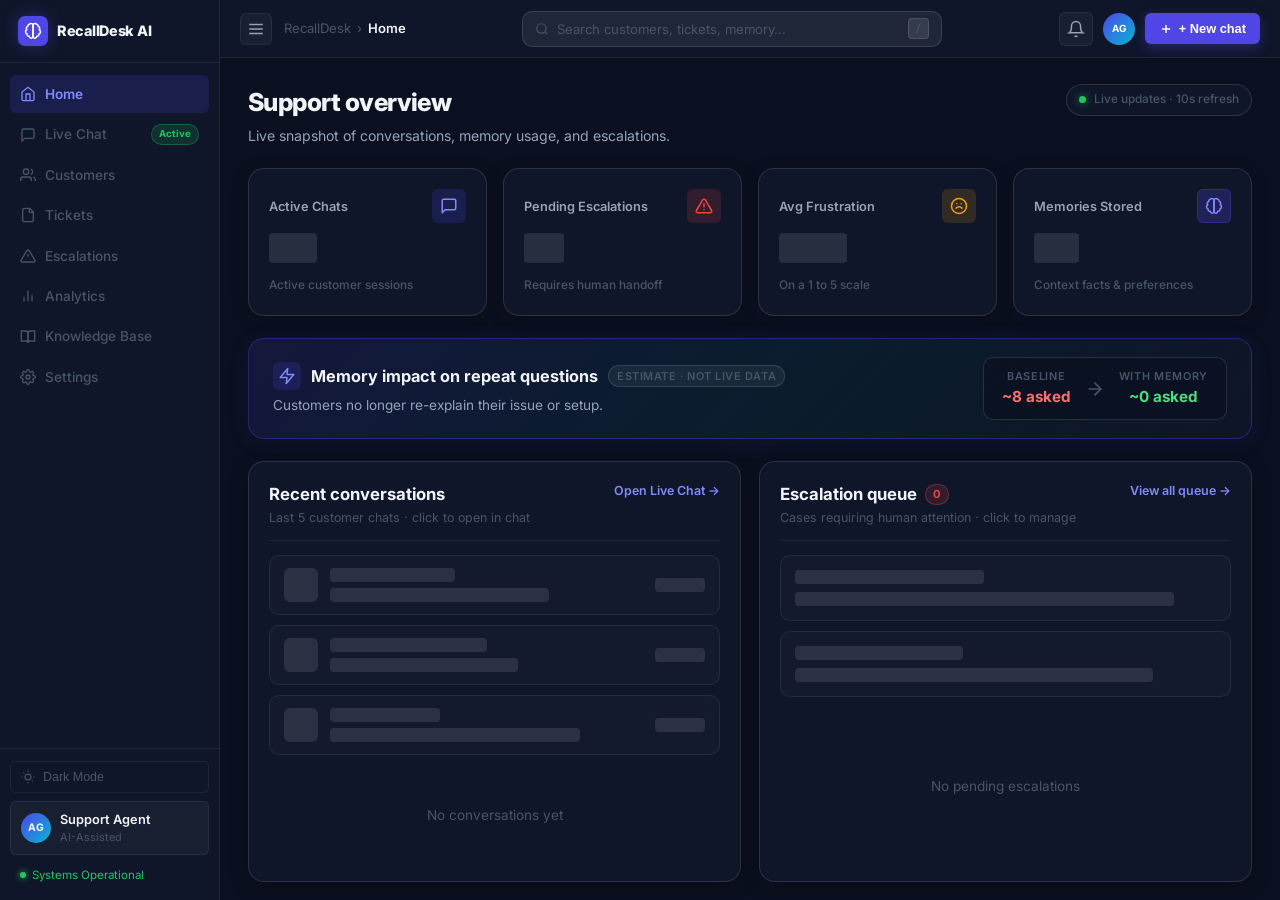
==== commit 21bf3bb5: "feat(console): add console Home overview, customers, tickets, escalations, analytics and FastAPI end" ====
--- a/frontend/console.html
+++ b/frontend/console.html
@@ -26,11 +26,11 @@
         </div>
 
         <nav class="csb-nav">
-            <a href="#" class="csb-nav-item" id="nav-home" data-page="home">
+            <a href="#home" class="csb-nav-item active" id="nav-home" data-page="home">
                 <svg width="16" height="16" viewBox="0 0 24 24" fill="none" stroke="currentColor" stroke-width="2"><path d="M3 9l9-7 9 7v11a2 2 0 0 1-2 2H5a2 2 0 0 1-2-2z"/><polyline points="9 22 9 12 15 12 15 22"/></svg>
                 Home
             </a>
-            <a href="#" class="csb-nav-item active" id="nav-livechat" data-page="livechat">
+            <a href="#chat" class="csb-nav-item" id="nav-livechat" data-page="livechat">
                 <svg width="16" height="16" viewBox="0 0 24 24" fill="none" stroke="currentColor" stroke-width="2"><path d="M21 15a2 2 0 0 1-2 2H7l-4 4V5a2 2 0 0 1 2-2h14a2 2 0 0 1 2 2z"/></svg>
                 Live Chat
                 <span class="csb-badge active-badge">Active</span>
@@ -110,9 +110,9 @@
                     <span class="notif-dot" id="notif-dot" style="display:none"></span>
                 </button>
                 <div class="topbar-avatar" id="topbar-avatar">AG</div>
-                <button class="btn-new-chat" id="btn-new-chat">
+                <button class="btn-new-chat" id="btn-new-chat" title="Open Live Chat">
                     <svg width="14" height="14" viewBox="0 0 24 24" fill="none" stroke="currentColor" stroke-width="2.5"><line x1="12" y1="5" x2="12" y2="19"/><line x1="5" y1="12" x2="19" y2="12"/></svg>
-                    New Chat
+                    + New chat
                 </button>
             </div>
         </header>
@@ -120,7 +120,7 @@
         <!-- ── Pages ──────────────────────────────────── -->
 
         <!-- Live Chat Page -->
-        <div class="page-content" id="page-livechat">
+        <div class="page-content hidden" id="page-livechat">
             <div class="livechat-layout">
 
                 <!-- Column 1: Customer Lookup -->
@@ -370,48 +370,279 @@
             </div>
         </div>
 
-        <!-- Placeholder pages -->
-        <div class="page-content hidden" id="page-home">
-            <div class="placeholder-page">
-                <div class="placeholder-icon">🏠</div>
-                <h2>Home</h2>
-                <p>Dashboard overview coming soon. Use <strong>Live Chat</strong> to get started.</p>
-                <a href="#" class="btn-goto-chat" id="home-goto-chat">Go to Live Chat →</a>
-            </div>
-        </div>
+        <!-- Customers Page -->
         <div class="page-content hidden" id="page-customers">
-            <div class="placeholder-page">
-                <div class="placeholder-icon">👥</div>
-                <h2>Customers</h2>
-                <p>Full customer directory coming soon. Use Live Chat to interact with customers.</p>
-            </div>
-        </div>
+            <div class="table-page-layout">
+                <div class="table-page-header">
+                    <div>
+                        <h1 class="page-title">Customers</h1>
+                        <p class="page-sub">Directory of all customers with real-time frustration scores &amp; ticket history. Click a row to open in Chat.</p>
+                    </div>
+                    <div class="table-page-actions">
+                        <div class="filter-search-box">
+                            <svg width="14" height="14" viewBox="0 0 24 24" fill="none" stroke="currentColor" stroke-width="2"><circle cx="11" cy="11" r="8"/><line x1="21" y1="21" x2="16.65" y2="16.65"/></svg>
+                            <input type="text" id="customers-search" placeholder="Search name, email, plan..." autocomplete="off">
+                        </div>
+                        <button class="btn-refresh" id="customers-refresh-btn" title="Refresh customers">
+                            <svg width="14" height="14" viewBox="0 0 24 24" fill="none" stroke="currentColor" stroke-width="2"><path d="M23 4v6h-6"/><path d="M1 20v-6h6"/><path d="M3.51 9a9 9 0 0 1 14.85-3.36L23 10M1 14l4.64 4.36A9 9 0 0 0 20.49 15"/></svg>
+                            Refresh
+                        </button>
+                    </div>
+                </div>
+
+                <div class="data-table-card">
+                    <div class="table-responsive">
+                        <table class="console-table" id="customers-table">
+                            <thead>
+                                <tr>
+                                    <th>Customer</th>
+                                    <th>Plan</th>
+                                    <th>Tickets</th>
+                                    <th>Frustration Level</th>
+                                    <th>Last Contact</th>
+                                    <th>Action</th>
+                                </tr>
+                            </thead>
+                            <tbody id="customers-tbody">
+                                <!-- Populated by JS -->
+                            </tbody>
+                        </table>
+                    </div>
+                    <div class="table-empty-state hidden" id="customers-empty">No customers found</div>
+                </div>
+            </div>
+        </div>
+
+        <!-- Tickets Page -->
         <div class="page-content hidden" id="page-tickets">
-            <div class="placeholder-page">
-                <div class="placeholder-icon">🎫</div>
-                <h2>Tickets</h2>
-                <p>Ticket management interface coming soon.</p>
-            </div>
-        </div>
+            <div class="table-page-layout">
+                <div class="table-page-header">
+                    <div>
+                        <h1 class="page-title">Support Tickets</h1>
+                        <p class="page-sub">Unified ticket stream showing customer issues, AI/human resolutions, and lifecycle status.</p>
+                    </div>
+                    <div class="table-page-actions">
+                        <div class="filter-search-box">
+                            <svg width="14" height="14" viewBox="0 0 24 24" fill="none" stroke="currentColor" stroke-width="2"><circle cx="11" cy="11" r="8"/><line x1="21" y1="21" x2="16.65" y2="16.65"/></svg>
+                            <input type="text" id="tickets-search" placeholder="Search issue, customer, ID..." autocomplete="off">
+                        </div>
+                        <button class="btn-refresh" id="tickets-refresh-btn" title="Refresh tickets">
+                            <svg width="14" height="14" viewBox="0 0 24 24" fill="none" stroke="currentColor" stroke-width="2"><path d="M23 4v6h-6"/><path d="M1 20v-6h6"/><path d="M3.51 9a9 9 0 0 1 14.85-3.36L23 10M1 14l4.64 4.36A9 9 0 0 0 20.49 15"/></svg>
+                            Refresh
+                        </button>
+                    </div>
+                </div>
+
+                <!-- Filter Chips -->
+                <div class="filter-chips-bar" id="ticket-filter-chips">
+                    <button class="filter-chip active" data-filter="all">All <span class="chip-count" id="count-all">0</span></button>
+                    <button class="filter-chip" data-filter="Open">Open <span class="chip-count" id="count-open">0</span></button>
+                    <button class="filter-chip" data-filter="Resolved">Resolved <span class="chip-count" id="count-resolved">0</span></button>
+                    <button class="filter-chip" data-filter="Escalated">Escalated <span class="chip-count" id="count-escalated">0</span></button>
+                </div>
+
+                <div class="data-table-card">
+                    <div class="table-responsive">
+                        <table class="console-table" id="tickets-table">
+                            <thead>
+                                <tr>
+                                    <th>Ticket ID</th>
+                                    <th>Customer</th>
+                                    <th>Issue &amp; Resolution</th>
+                                    <th>Status</th>
+                                    <th>Date</th>
+                                    <th>Action</th>
+                                </tr>
+                            </thead>
+                            <tbody id="tickets-tbody">
+                                <!-- Populated by JS -->
+                            </tbody>
+                        </table>
+                    </div>
+                    <div class="table-empty-state hidden" id="tickets-empty">No tickets found matching the selected filter</div>
+                </div>
+            </div>
+        </div>
+
+        <!-- Escalations Page -->
         <div class="page-content hidden" id="page-escalations">
-            <div class="placeholder-page">
-                <div class="placeholder-icon">⚠️</div>
-                <h2>Escalations</h2>
-                <p>Escalation queue coming soon. Monitor escalations from the Live Chat view.</p>
+            <div class="escalations-page-layout">
+                <div class="table-page-header">
+                    <div>
+                        <div class="title-with-badge">
+                            <h1 class="page-title">Escalations Queue</h1>
+                            <span class="esc-header-badge" id="esc-page-badge">0 active</span>
+                        </div>
+                        <p class="page-sub">Auto-flagged accounts where Frustration &ge; 4.0 or recurring issue occurred 3+ times. Ready for handoff.</p>
+                    </div>
+                    <button class="btn-refresh" id="escalations-refresh-btn" title="Refresh escalations">
+                        <svg width="14" height="14" viewBox="0 0 24 24" fill="none" stroke="currentColor" stroke-width="2"><path d="M23 4v6h-6"/><path d="M1 20v-6h6"/><path d="M3.51 9a9 9 0 0 1 14.85-3.36L23 10M1 14l4.64 4.36A9 9 0 0 0 20.49 15"/></svg>
+                        Refresh Queue
+                    </button>
+                </div>
+
+                <div class="escalations-grid" id="escalations-grid">
+                    <!-- Escalation cards populated by JS -->
+                </div>
+                <div class="escalations-empty hidden" id="escalations-empty">
+                    <div class="empty-icon-shield">✓</div>
+                    <h3>No Active Escalations</h3>
+                    <p>All high-frustration cases and recurring issues have been handled.</p>
+                </div>
+            </div>
+        </div>
+
+        <!-- Home Overview Page -->
+        <div class="page-content" id="page-home">
+            <div class="home-layout">
+                <!-- 1. Heading -->
+                <div class="home-header">
+                    <div>
+                        <h1 class="home-title">Support overview</h1>
+                        <p class="home-sub">Live snapshot of conversations, memory usage, and escalations.</p>
+                    </div>
+                    <div class="home-header-status">
+                        <span class="live-pulse-dot"></span>
+                        <span class="live-pulse-text">Live updates · 10s refresh</span>
+                    </div>
+                </div>
+
+                <!-- 2. Four Stat Cards in a row -->
+                <div class="home-stats-grid" id="home-stats-grid">
+                    <div class="home-stat-card" id="card-active-chats">
+                        <div class="h-stat-top">
+                            <span class="h-stat-label">Active chats</span>
+                            <div class="h-stat-icon indigo">
+                                <svg width="18" height="18" viewBox="0 0 24 24" fill="none" stroke="currentColor" stroke-width="2" stroke-linecap="round" stroke-linejoin="round"><path d="M21 15a2 2 0 0 1-2 2H7l-4 4V5a2 2 0 0 1 2-2h14a2 2 0 0 1 2 2z"/></svg>
+                            </div>
+                        </div>
+                        <div class="h-stat-num" id="h-stat-chats">
+                            <div class="skeleton-bar" style="width:48px;height:30px"></div>
+                        </div>
+                        <div class="h-stat-hint">Active customer sessions</div>
+                    </div>
+
+                    <div class="home-stat-card" id="card-pending-esc">
+                        <div class="h-stat-top">
+                            <span class="h-stat-label">Pending escalations</span>
+                            <div class="h-stat-icon red">
+                                <svg width="18" height="18" viewBox="0 0 24 24" fill="none" stroke="currentColor" stroke-width="2" stroke-linecap="round" stroke-linejoin="round"><path d="M10.29 3.86L1.82 18a2 2 0 0 0 1.71 3h16.94a2 2 0 0 0 1.71-3L13.71 3.86a2 2 0 0 0-3.42 0z"/><line x1="12" y1="9" x2="12" y2="13"/><line x1="12" y1="17" x2="12.01" y2="17"/></svg>
+                            </div>
+                        </div>
+                        <div class="h-stat-num num-red" id="h-stat-escalations">
+                            <div class="skeleton-bar" style="width:40px;height:30px"></div>
+                        </div>
+                        <div class="h-stat-hint">Requires human handoff</div>
+                    </div>
+
+                    <div class="home-stat-card" id="card-avg-frustration">
+                        <div class="h-stat-top">
+                            <span class="h-stat-label">Avg frustration</span>
+                            <div class="h-stat-icon amber">
+                                <svg width="18" height="18" viewBox="0 0 24 24" fill="none" stroke="currentColor" stroke-width="2" stroke-linecap="round" stroke-linejoin="round"><circle cx="12" cy="12" r="10"/><path d="M8 15s1.5-2 4-2 4 2 4 2"/><line x1="9" y1="9" x2="9.01" y2="9"/><line x1="15" y1="9" x2="15.01" y2="9"/></svg>
+                            </div>
+                        </div>
+                        <div class="h-stat-num num-amber" id="h-stat-frustration">
+                            <div class="skeleton-bar" style="width:68px;height:30px"></div>
+                        </div>
+                        <div class="h-stat-hint">On a 1 to 5 scale</div>
+                    </div>
+
+                    <div class="home-stat-card" id="card-memories-stored">
+                        <div class="h-stat-top">
+                            <span class="h-stat-label">Memories stored</span>
+                            <div class="h-stat-icon indigo-solid">
+                                <svg width="18" height="18" viewBox="0 0 24 24" fill="none" stroke="currentColor" stroke-width="2" stroke-linecap="round" stroke-linejoin="round"><path d="M9.5 2A2.5 2.5 0 0 1 12 4.5v15a2.5 2.5 0 0 1-4.96-.46 2.5 2.5 0 0 1-2.96-3.08 3 3 0 0 1-.34-5.58 2.5 2.5 0 0 1 1.32-4.24 2.5 2.5 0 0 1 1.98-3A2.5 2.5 0 0 1 9.5 2Z"/><path d="M14.5 2A2.5 2.5 0 0 0 12 4.5v15a2.5 2.5 0 0 0 4.96-.46 2.5 2.5 0 0 0 2.96-3.08 3 3 0 0 0 .34-5.58 2.5 2.5 0 0 0-1.32-4.24 2.5 2.5 0 0 0-1.98-3A2.5 2.5 0 0 0 14.5 2Z"/></svg>
+                            </div>
+                        </div>
+                        <div class="h-stat-num num-indigo" id="h-stat-memories">
+                            <div class="skeleton-bar" style="width:45px;height:30px"></div>
+                        </div>
+                        <div class="h-stat-hint">Context facts &amp; preferences</div>
+                    </div>
+                </div>
+
+                <!-- 3. Highlighted Banner: Memory impact on repeat questions -->
+                <div class="memory-impact-banner" id="memory-impact-banner">
+                    <div class="impact-left">
+                        <div class="impact-title-row">
+                            <div class="impact-spark-icon">
+                                <svg width="18" height="18" viewBox="0 0 24 24" fill="none" stroke="currentColor" stroke-width="2" stroke-linecap="round" stroke-linejoin="round"><polygon points="13 2 3 14 12 14 11 22 21 10 12 10 13 2"/></svg>
+                            </div>
+                            <h2 class="impact-title">Memory impact on repeat questions</h2>
+                            <span class="impact-est-badge">Estimate · Not live data</span>
+                        </div>
+                        <p class="impact-desc">Customers no longer re-explain their issue or setup.</p>
+                    </div>
+                    <div class="impact-right">
+                        <div class="impact-metric baseline">
+                            <span class="metric-tag">Baseline</span>
+                            <span class="metric-val red">~8 asked</span>
+                        </div>
+                        <div class="impact-arrow">
+                            <svg width="20" height="20" viewBox="0 0 24 24" fill="none" stroke="currentColor" stroke-width="2" stroke-linecap="round" stroke-linejoin="round"><line x1="5" y1="12" x2="19" y2="12"/><polyline points="12 5 19 12 12 19"/></svg>
+                        </div>
+                        <div class="impact-metric with-memory">
+                            <span class="metric-tag">With memory</span>
+                            <span class="metric-val green">~0 asked</span>
+                        </div>
+                    </div>
+                </div>
+
+                <!-- 4. Two Panels Side by Side -->
+                <div class="home-panels-grid">
+                    <!-- Left Panel: Recent Conversations -->
+                    <div class="home-panel" id="panel-recent-conversations">
+                        <div class="home-panel-header">
+                            <div>
+                                <h3 class="home-panel-title">Recent conversations</h3>
+                                <p class="home-panel-sub">Last 5 customer chats · click to open in chat</p>
+                            </div>
+                            <a href="#chat" class="home-panel-link" id="link-all-chat">Open Live Chat →</a>
+                        </div>
+                        <div class="home-panel-body" id="recent-convs-list">
+                            <!-- Skeletons initially, replaced by JS -->
+                            <div class="skeleton-conv-row"><div class="skeleton-avatar"></div><div class="skeleton-content"><div class="skeleton-bar" style="width:40%"></div><div class="skeleton-bar" style="width:70%"></div></div><div class="skeleton-bar" style="width:50px"></div></div>
+                            <div class="skeleton-conv-row"><div class="skeleton-avatar"></div><div class="skeleton-content"><div class="skeleton-bar" style="width:50%"></div><div class="skeleton-bar" style="width:60%"></div></div><div class="skeleton-bar" style="width:50px"></div></div>
+                            <div class="skeleton-conv-row"><div class="skeleton-avatar"></div><div class="skeleton-content"><div class="skeleton-bar" style="width:35%"></div><div class="skeleton-bar" style="width:80%"></div></div><div class="skeleton-bar" style="width:50px"></div></div>
+                        </div>
+                        <div class="panel-empty-state hidden" id="recent-convs-empty">No conversations yet</div>
+                    </div>
+
+                    <!-- Right Panel: Escalation Queue -->
+                    <div class="home-panel" id="panel-home-escalations">
+                        <div class="home-panel-header">
+                            <div>
+                                <div class="esc-panel-title-wrap">
+                                    <h3 class="home-panel-title">Escalation queue</h3>
+                                    <span class="esc-count-pill" id="home-esc-count">0</span>
+                                </div>
+                                <p class="home-panel-sub">Cases requiring human attention · click to manage</p>
+                            </div>
+                            <a href="#escalations" class="home-panel-link" id="link-all-esc">View all queue →</a>
+                        </div>
+                        <div class="home-panel-body" id="home-esc-list">
+                            <!-- Skeletons initially, replaced by JS -->
+                            <div class="skeleton-esc-card"><div class="skeleton-bar" style="width:45%"></div><div class="skeleton-bar" style="width:90%"></div></div>
+                            <div class="skeleton-esc-card"><div class="skeleton-bar" style="width:40%"></div><div class="skeleton-bar" style="width:85%"></div></div>
+                        </div>
+                        <div class="panel-empty-state hidden" id="home-esc-empty">No pending escalations</div>
+                    </div>
+                </div>
             </div>
         </div>
         <div class="page-content hidden" id="page-knowledge">
             <div class="placeholder-page">
                 <div class="placeholder-icon">📚</div>
                 <h2>Knowledge Base</h2>
-                <p>Knowledge base editor coming soon.</p>
+                <p>Hindsight memory bank synchronization active. Facts and contextual memories are extracted dynamically.</p>
             </div>
         </div>
         <div class="page-content hidden" id="page-settings">
             <div class="placeholder-page">
                 <div class="placeholder-icon">⚙️</div>
                 <h2>Settings</h2>
-                <p>Configuration panel coming soon.</p>
+                <p>System configuration: Escalation threshold = 4.0, Recurrence threshold = 3.</p>
             </div>
         </div>
     </div>
--- a/frontend/style.css
+++ b/frontend/style.css
@@ -960,7 +960,6 @@
     gap: 20px;
     scrollbar-width: thin;
 }
-.analytics-header { }
 .analytics-title {
     font-size: 1.4rem;
     font-weight: 800;
@@ -1205,3 +1204,1048 @@
 ::-webkit-scrollbar { width: 4px; height: 4px; }
 ::-webkit-scrollbar-track { background: transparent; }
 ::-webkit-scrollbar-thumb { background: var(--border-2); border-radius: 4px; }
+
+/* ── Memory Used Chip in Chat ───────────────────────────────── */
+.memory-used-chip {
+    display: inline-flex;
+    align-items: center;
+    gap: 6px;
+    margin-top: 6px;
+    padding: 3px 10px;
+    background: rgba(79, 70, 229, 0.15);
+    border: 1px solid rgba(79, 70, 229, 0.35);
+    border-radius: 14px;
+    font-size: 0.73rem;
+    font-weight: 600;
+    color: var(--indigo-light);
+    width: fit-content;
+}
+.memory-used-chip svg {
+    color: var(--indigo-light);
+    flex-shrink: 0;
+}
+
+/* ── Red Escalation Banner ──────────────────────────────────── */
+.escalation-banner {
+    display: flex;
+    align-items: center;
+    gap: 12px;
+    background: linear-gradient(90deg, rgba(239, 68, 68, 0.18), rgba(239, 68, 68, 0.08));
+    border: 1px solid rgba(239, 68, 68, 0.45);
+    border-radius: var(--radius);
+    padding: 10px 16px;
+    margin: 10px 20px 0;
+    color: #fca5a5;
+    font-size: 0.84rem;
+    font-weight: 500;
+    animation: pulseBorder 2.5s infinite;
+    box-shadow: 0 4px 18px rgba(239, 68, 68, 0.15);
+}
+.escalation-banner svg {
+    color: var(--red);
+    flex-shrink: 0;
+    filter: drop-shadow(0 0 6px rgba(239, 68, 68, 0.6));
+}
+.escalation-banner span {
+    flex: 1;
+}
+.banner-view-btn {
+    padding: 5px 12px;
+    background: var(--red);
+    color: white;
+    border: none;
+    border-radius: var(--radius-sm);
+    font-size: 0.76rem;
+    font-weight: 600;
+    cursor: pointer;
+    transition: opacity 0.2s, transform 0.15s;
+}
+.banner-view-btn:hover {
+    opacity: 0.9;
+    transform: translateY(-1px);
+}
+@keyframes pulseBorder {
+    0%, 100% { border-color: rgba(239, 68, 68, 0.45); }
+    50% { border-color: rgba(239, 68, 68, 0.8); box-shadow: 0 4px 22px rgba(239, 68, 68, 0.3); }
+}
+
+/* ── Console Table Pages (Customers, Tickets) ─────────────────── */
+.table-page-layout, .escalations-page-layout {
+    flex: 1;
+    overflow-y: auto;
+    padding: 24px;
+    display: flex;
+    flex-direction: column;
+    gap: 18px;
+    scrollbar-width: thin;
+}
+.table-page-header {
+    display: flex;
+    justify-content: space-between;
+    align-items: flex-start;
+    flex-wrap: wrap;
+    gap: 16px;
+}
+.page-title {
+    font-size: 1.4rem;
+    font-weight: 800;
+    letter-spacing: -0.02em;
+    color: var(--text);
+}
+.page-sub {
+    font-size: 0.85rem;
+    color: var(--text-2);
+    margin-top: 4px;
+    max-width: 620px;
+}
+.table-page-actions {
+    display: flex;
+    align-items: center;
+    gap: 10px;
+}
+.filter-search-box {
+    display: flex;
+    align-items: center;
+    gap: 8px;
+    background: var(--bg-2);
+    border: 1px solid var(--border-2);
+    border-radius: var(--radius-sm);
+    padding: 8px 12px;
+    color: var(--text-3);
+    min-width: 240px;
+    transition: border-color 0.2s;
+}
+.filter-search-box:focus-within {
+    border-color: var(--indigo);
+}
+.filter-search-box input {
+    background: transparent;
+    border: none;
+    outline: none;
+    color: var(--text);
+    font-size: 0.82rem;
+    width: 100%;
+}
+.filter-search-box input::placeholder {
+    color: var(--text-3);
+}
+.btn-refresh {
+    display: flex;
+    align-items: center;
+    gap: 6px;
+    background: var(--surface);
+    border: 1px solid var(--border-2);
+    border-radius: var(--radius-sm);
+    padding: 8px 14px;
+    color: var(--text-2);
+    font-size: 0.82rem;
+    font-weight: 500;
+    cursor: pointer;
+    transition: all 0.2s;
+}
+.btn-refresh:hover {
+    background: var(--surface-2);
+    color: var(--text);
+    border-color: var(--indigo);
+}
+
+/* ── Filter Chips ───────────────────────────────────────────── */
+.filter-chips-bar {
+    display: flex;
+    align-items: center;
+    gap: 8px;
+    flex-wrap: wrap;
+}
+.filter-chip {
+    display: inline-flex;
+    align-items: center;
+    gap: 6px;
+    padding: 6px 14px;
+    background: var(--bg-2);
+    border: 1px solid var(--border-2);
+    border-radius: 20px;
+    color: var(--text-2);
+    font-size: 0.8rem;
+    font-weight: 500;
+    cursor: pointer;
+    transition: all 0.2s;
+}
+.filter-chip:hover {
+    color: var(--text);
+    border-color: var(--indigo-light);
+}
+.filter-chip.active {
+    background: var(--indigo-dim);
+    color: var(--indigo-light);
+    border-color: var(--indigo);
+    font-weight: 600;
+}
+.chip-count {
+    background: var(--surface-2);
+    color: var(--text-3);
+    font-size: 0.72rem;
+    padding: 1px 6px;
+    border-radius: 10px;
+}
+.filter-chip.active .chip-count {
+    background: rgba(79,70,229,0.3);
+    color: var(--indigo-light);
+}
+
+/* ── Data Table ─────────────────────────────────────────────── */
+.data-table-card {
+    background: var(--bg-2);
+    border: 1px solid var(--border-2);
+    border-radius: var(--radius-lg);
+    overflow: hidden;
+    box-shadow: 0 4px 20px rgba(0,0,0,0.25);
+}
+.table-responsive {
+    overflow-x: auto;
+    width: 100%;
+}
+.console-table {
+    width: 100%;
+    border-collapse: collapse;
+    text-align: left;
+    font-size: 0.85rem;
+}
+.console-table th {
+    background: rgba(255,255,255,0.02);
+    border-bottom: 1px solid var(--border-2);
+    padding: 13px 18px;
+    color: var(--text-3);
+    font-weight: 600;
+    font-size: 0.75rem;
+    text-transform: uppercase;
+    letter-spacing: 0.05em;
+    white-space: nowrap;
+}
+.console-table td {
+    padding: 14px 18px;
+    border-bottom: 1px solid var(--border);
+    color: var(--text-2);
+    vertical-align: middle;
+}
+.console-table tbody tr {
+    transition: background 0.18s;
+}
+.console-table tbody tr:hover {
+    background: rgba(79,70,229,0.06);
+}
+.console-table tbody tr.clickable-row {
+    cursor: pointer;
+}
+.console-table tbody tr:last-child td {
+    border-bottom: none;
+}
+
+/* Table cells */
+.table-customer-cell {
+    display: flex;
+    align-items: center;
+    gap: 12px;
+}
+.table-avatar {
+    width: 34px;
+    height: 34px;
+    border-radius: var(--radius-sm);
+    background: var(--indigo-dim);
+    color: var(--indigo-light);
+    border: 1px solid rgba(79,70,229,0.3);
+    display: flex;
+    align-items: center;
+    justify-content: center;
+    font-weight: 700;
+    font-size: 0.8rem;
+    flex-shrink: 0;
+}
+.table-cust-name {
+    font-weight: 600;
+    color: var(--text);
+    line-height: 1.25;
+}
+.table-cust-email {
+    font-size: 0.76rem;
+    color: var(--text-3);
+}
+.ticket-id-badge {
+    font-family: 'JetBrains Mono', monospace;
+    font-size: 0.78rem;
+    color: var(--cyan);
+    background: var(--cyan-dim);
+    border: 1px solid rgba(6,182,212,0.25);
+    padding: 3px 8px;
+    border-radius: var(--radius-sm);
+    display: inline-block;
+}
+.ticket-issue-block {
+    display: flex;
+    flex-direction: column;
+    gap: 3px;
+    max-width: 400px;
+}
+.ticket-issue-title {
+    color: var(--text);
+    font-weight: 500;
+}
+.ticket-resolution-text {
+    font-size: 0.76rem;
+    color: var(--text-3);
+    line-height: 1.35;
+    background: rgba(255,255,255,0.02);
+    padding: 3px 8px;
+    border-radius: 4px;
+    border-left: 2px solid var(--green);
+}
+
+/* ── Pills (Frustration, Status, Plan) ────────────────────────── */
+.frustration-pill {
+    display: inline-flex;
+    align-items: center;
+    gap: 6px;
+    font-size: 0.75rem;
+    font-weight: 700;
+    padding: 4px 10px;
+    border-radius: 20px;
+    white-space: nowrap;
+}
+.frustration-pill.green {
+    background: var(--green-dim);
+    color: var(--green);
+    border: 1px solid rgba(34,197,94,0.35);
+}
+.frustration-pill.amber {
+    background: var(--amber-dim);
+    color: var(--amber);
+    border: 1px solid rgba(245,158,11,0.35);
+}
+.frustration-pill.red {
+    background: var(--red-dim);
+    color: var(--red);
+    border: 1px solid rgba(239,68,68,0.4);
+    box-shadow: 0 0 10px rgba(239,68,68,0.15);
+}
+.pill-dot {
+    width: 6px;
+    height: 6px;
+    border-radius: 50%;
+    background: currentColor;
+}
+
+.status-pill {
+    display: inline-flex;
+    align-items: center;
+    gap: 5px;
+    font-size: 0.74rem;
+    font-weight: 600;
+    padding: 3px 9px;
+    border-radius: 20px;
+    text-transform: capitalize;
+}
+.status-pill.open {
+    background: var(--amber-dim);
+    color: var(--amber);
+    border: 1px solid rgba(245,158,11,0.3);
+}
+.status-pill.resolved {
+    background: var(--green-dim);
+    color: var(--green);
+    border: 1px solid rgba(34,197,94,0.3);
+}
+.status-pill.escalated {
+    background: var(--red-dim);
+    color: var(--red);
+    border: 1px solid rgba(239,68,68,0.4);
+}
+
+.plan-pill {
+    display: inline-block;
+    font-size: 0.72rem;
+    font-weight: 700;
+    padding: 2px 8px;
+    border-radius: 4px;
+    text-transform: uppercase;
+    letter-spacing: 0.04em;
+}
+.plan-pill.pro { background: var(--indigo-dim); color: var(--indigo-light); border: 1px solid rgba(79,70,229,0.3); }
+.plan-pill.enterprise { background: rgba(139,92,246,0.2); color: #c084fc; border: 1px solid rgba(139,92,246,0.35); }
+.plan-pill.basic, .plan-pill.free { background: var(--surface-2); color: var(--text-2); border: 1px solid var(--border-2); }
+
+.btn-table-action {
+    display: inline-flex;
+    align-items: center;
+    gap: 5px;
+    padding: 5px 11px;
+    background: var(--surface-2);
+    border: 1px solid var(--border-2);
+    border-radius: var(--radius-sm);
+    color: var(--text-2);
+    font-size: 0.76rem;
+    font-weight: 600;
+    cursor: pointer;
+    transition: all 0.18s;
+}
+.btn-table-action:hover {
+    background: var(--indigo);
+    color: white;
+    border-color: var(--indigo);
+}
+
+.table-empty-state {
+    padding: 40px 20px;
+    text-align: center;
+    color: var(--text-3);
+    font-size: 0.88rem;
+}
+
+/* ── Escalations Queue Page ─────────────────────────────────── */
+.title-with-badge {
+    display: flex;
+    align-items: center;
+    gap: 12px;
+}
+.esc-header-badge {
+    background: var(--red-dim);
+    color: var(--red);
+    border: 1px solid rgba(239,68,68,0.4);
+    font-size: 0.74rem;
+    font-weight: 700;
+    padding: 3px 10px;
+    border-radius: 20px;
+}
+.escalations-grid {
+    display: grid;
+    grid-template-columns: repeat(auto-fill, minmax(460px, 1fr));
+    gap: 18px;
+}
+@media (max-width: 640px) {
+    .escalations-grid { grid-template-columns: 1fr; }
+}
+
+.esc-card {
+    background: var(--bg-2);
+    border: 1px solid var(--border-2);
+    border-left: 4px solid var(--red);
+    border-radius: var(--radius-lg);
+    padding: 20px;
+    display: flex;
+    flex-direction: column;
+    gap: 14px;
+    box-shadow: 0 4px 20px rgba(0,0,0,0.3);
+    transition: transform 0.2s, box-shadow 0.2s;
+}
+.esc-card:hover {
+    transform: translateY(-2px);
+    box-shadow: 0 8px 30px rgba(239,68,68,0.12);
+}
+.esc-card.resolved-card {
+    border-left-color: var(--green);
+    opacity: 0.75;
+}
+.esc-card-header {
+    display: flex;
+    justify-content: space-between;
+    align-items: flex-start;
+    gap: 12px;
+}
+.esc-cust-info {
+    display: flex;
+    align-items: center;
+    gap: 12px;
+}
+.esc-cust-name {
+    font-size: 1rem;
+    font-weight: 700;
+    color: var(--text);
+}
+.esc-cust-meta {
+    font-size: 0.78rem;
+    color: var(--text-3);
+    margin-top: 2px;
+}
+.esc-reasons {
+    display: flex;
+    flex-direction: column;
+    gap: 6px;
+}
+.esc-reasons-title {
+    font-size: 0.72rem;
+    font-weight: 700;
+    text-transform: uppercase;
+    letter-spacing: 0.05em;
+    color: var(--text-3);
+}
+.esc-reason-pill {
+    display: inline-flex;
+    align-items: center;
+    gap: 6px;
+    background: rgba(239, 68, 68, 0.12);
+    border: 1px solid rgba(239, 68, 68, 0.3);
+    color: #fca5a5;
+    font-size: 0.78rem;
+    font-weight: 500;
+    padding: 4px 10px;
+    border-radius: var(--radius-sm);
+    width: fit-content;
+}
+.esc-summary-box {
+    background: var(--surface);
+    border: 1px solid var(--border);
+    border-radius: var(--radius-sm);
+    padding: 12px;
+    font-family: 'JetBrains Mono', monospace;
+    font-size: 0.74rem;
+    line-height: 1.6;
+    color: var(--text-2);
+    white-space: pre-wrap;
+    max-height: 140px;
+    overflow-y: auto;
+}
+.esc-card-footer {
+    display: flex;
+    align-items: center;
+    justify-content: flex-end;
+    gap: 8px;
+    padding-top: 10px;
+    border-top: 1px solid var(--border);
+}
+.btn-assign {
+    padding: 8px 14px;
+    background: var(--surface-2);
+    border: 1px solid var(--border-2);
+    border-radius: var(--radius-sm);
+    color: var(--text);
+    font-size: 0.78rem;
+    font-weight: 600;
+    cursor: pointer;
+    display: inline-flex;
+    align-items: center;
+    gap: 6px;
+    transition: all 0.2s;
+}
+.btn-assign:hover {
+    background: var(--indigo-dim);
+    color: var(--indigo-light);
+    border-color: var(--indigo);
+}
+.btn-resolve {
+    padding: 8px 14px;
+    background: var(--green);
+    border: none;
+    border-radius: var(--radius-sm);
+    color: white;
+    font-size: 0.78rem;
+    font-weight: 600;
+    cursor: pointer;
+    display: inline-flex;
+    align-items: center;
+    gap: 6px;
+    transition: opacity 0.2s;
+}
+.btn-resolve:hover {
+    opacity: 0.88;
+}
+.btn-open-chat {
+    padding: 8px 12px;
+    background: transparent;
+    border: 1px solid var(--border-2);
+    border-radius: var(--radius-sm);
+    color: var(--text-3);
+    font-size: 0.78rem;
+    font-weight: 500;
+    cursor: pointer;
+    transition: color 0.2s;
+}
+.btn-open-chat:hover {
+    color: var(--text);
+}
+.escalations-empty {
+    padding: 60px 20px;
+    text-align: center;
+    display: flex;
+    flex-direction: column;
+    align-items: center;
+    gap: 12px;
+    color: var(--text-3);
+}
+.empty-icon-shield {
+    width: 50px;
+    height: 50px;
+    border-radius: 50%;
+    background: var(--green-dim);
+    color: var(--green);
+    border: 1px solid rgba(34,197,94,0.3);
+    display: flex;
+    align-items: center;
+    justify-content: center;
+    font-size: 1.4rem;
+    font-weight: 700;
+}
+
+/* ── Home Page: Support Overview ────────────────────────────── */
+.home-layout {
+    flex: 1;
+    overflow-y: auto;
+    padding: 26px 28px;
+    display: flex;
+    flex-direction: column;
+    gap: 22px;
+    scrollbar-width: thin;
+    max-width: 1400px;
+    margin: 0 auto;
+    width: 100%;
+}
+
+.home-header {
+    display: flex;
+    justify-content: space-between;
+    align-items: flex-start;
+    flex-wrap: wrap;
+    gap: 12px;
+}
+.home-title {
+    font-size: 1.55rem;
+    font-weight: 800;
+    letter-spacing: -0.025em;
+    color: var(--text);
+}
+.home-sub {
+    font-size: 0.88rem;
+    color: var(--text-2);
+    margin-top: 4px;
+}
+.home-header-status {
+    display: flex;
+    align-items: center;
+    gap: 8px;
+    background: var(--bg-2);
+    border: 1px solid var(--border-2);
+    padding: 6px 12px;
+    border-radius: 20px;
+}
+.live-pulse-dot {
+    width: 7px;
+    height: 7px;
+    border-radius: 50%;
+    background: var(--green);
+    box-shadow: 0 0 8px rgba(34, 197, 94, 0.7);
+    animation: livePulse 2s infinite ease-in-out;
+}
+@keyframes livePulse {
+    0%, 100% { transform: scale(1); opacity: 1; }
+    50% { transform: scale(1.35); opacity: 0.6; }
+}
+.live-pulse-text {
+    font-size: 0.74rem;
+    color: var(--text-3);
+    font-weight: 500;
+}
+
+/* ── 4 Stat Cards in a row ──────────────────────────────────── */
+.home-stats-grid {
+    display: grid;
+    grid-template-columns: repeat(4, 1fr);
+    gap: 16px;
+}
+@media (max-width: 1050px) {
+    .home-stats-grid { grid-template-columns: repeat(2, 1fr); }
+}
+@media (max-width: 580px) {
+    .home-stats-grid { grid-template-columns: 1fr; }
+}
+
+.home-stat-card {
+    background: var(--bg-2);
+    border: 1px solid var(--border-2);
+    border-radius: var(--radius-lg);
+    padding: 20px;
+    display: flex;
+    flex-direction: column;
+    gap: 10px;
+    transition: transform 0.2s cubic-bezier(.4,0,.2,1), border-color 0.2s, box-shadow 0.2s;
+    box-shadow: 0 4px 18px rgba(0,0,0,0.22);
+}
+.home-stat-card:hover {
+    transform: translateY(-2px);
+    border-color: rgba(79, 70, 229, 0.4);
+    box-shadow: 0 8px 24px rgba(0,0,0,0.32);
+}
+
+.h-stat-top {
+    display: flex;
+    justify-content: space-between;
+    align-items: center;
+}
+.h-stat-label {
+    font-size: 0.8rem;
+    color: var(--text-2);
+    font-weight: 600;
+    text-transform: capitalize;
+}
+.h-stat-icon {
+    width: 34px;
+    height: 34px;
+    border-radius: var(--radius-sm);
+    display: flex;
+    align-items: center;
+    justify-content: center;
+}
+.h-stat-icon.indigo { background: var(--indigo-dim); color: var(--indigo-light); }
+.h-stat-icon.indigo-solid { background: rgba(79,70,229,0.25); color: var(--indigo-light); border: 1px solid rgba(79,70,229,0.3); }
+.h-stat-icon.red { background: var(--red-dim); color: var(--red); }
+.h-stat-icon.amber { background: var(--amber-dim); color: var(--amber); }
+
+.h-stat-num {
+    font-size: 2.1rem;
+    font-weight: 800;
+    letter-spacing: -0.035em;
+    color: var(--text);
+    line-height: 1;
+    min-height: 34px;
+    display: flex;
+    align-items: baseline;
+}
+.h-stat-num.num-red { color: #f87171; }
+.h-stat-num.num-amber { color: #fbbf24; }
+.h-stat-num.num-indigo { color: #a5b4fc; }
+
+.h-stat-hint {
+    font-size: 0.74rem;
+    color: var(--text-3);
+    font-weight: 500;
+}
+
+/* ── Highlighted Memory Impact Banner ───────────────────────── */
+.memory-impact-banner {
+    display: flex;
+    align-items: center;
+    justify-content: space-between;
+    flex-wrap: wrap;
+    gap: 18px;
+    background: linear-gradient(135deg, rgba(79,70,229,0.14) 0%, rgba(6,182,212,0.08) 50%, rgba(15,22,41,0.9) 100%);
+    border: 1px solid rgba(79, 70, 229, 0.35);
+    border-radius: var(--radius-lg);
+    padding: 18px 24px;
+    box-shadow: 0 4px 24px rgba(79, 70, 229, 0.08);
+}
+.impact-left {
+    display: flex;
+    flex-direction: column;
+    gap: 5px;
+}
+.impact-title-row {
+    display: flex;
+    align-items: center;
+    gap: 10px;
+    flex-wrap: wrap;
+}
+.impact-spark-icon {
+    width: 28px;
+    height: 28px;
+    border-radius: 6px;
+    background: var(--indigo-dim);
+    color: var(--indigo-light);
+    display: flex;
+    align-items: center;
+    justify-content: center;
+    flex-shrink: 0;
+}
+.impact-title {
+    font-size: 1.02rem;
+    font-weight: 700;
+    color: var(--text);
+}
+.impact-est-badge {
+    font-size: 0.68rem;
+    font-weight: 600;
+    text-transform: uppercase;
+    letter-spacing: 0.05em;
+    padding: 2px 8px;
+    border-radius: 12px;
+    background: rgba(255,255,255,0.06);
+    color: var(--text-3);
+    border: 1px solid var(--border-2);
+}
+.impact-desc {
+    font-size: 0.85rem;
+    color: var(--text-2);
+}
+
+.impact-right {
+    display: flex;
+    align-items: center;
+    gap: 14px;
+    background: rgba(11, 16, 32, 0.7);
+    padding: 10px 18px;
+    border-radius: var(--radius);
+    border: 1px solid var(--border-2);
+}
+.impact-metric {
+    display: flex;
+    flex-direction: column;
+    gap: 2px;
+    text-align: center;
+}
+.metric-tag {
+    font-size: 0.68rem;
+    text-transform: uppercase;
+    letter-spacing: 0.06em;
+    color: var(--text-3);
+    font-weight: 600;
+}
+.metric-val {
+    font-size: 0.95rem;
+    font-weight: 700;
+    white-space: nowrap;
+}
+.metric-val.red { color: #f87171; }
+.metric-val.green { color: #4ade80; }
+.impact-arrow {
+    color: var(--text-3);
+    display: flex;
+    align-items: center;
+}
+
+/* ── Two Panels Side by Side ────────────────────────────────── */
+.home-panels-grid {
+    display: grid;
+    grid-template-columns: 1fr 1fr;
+    gap: 18px;
+}
+@media (max-width: 950px) {
+    .home-panels-grid { grid-template-columns: 1fr; }
+}
+
+.home-panel {
+    background: var(--bg-2);
+    border: 1px solid var(--border-2);
+    border-radius: var(--radius-lg);
+    padding: 20px;
+    display: flex;
+    flex-direction: column;
+    gap: 14px;
+    box-shadow: 0 4px 20px rgba(0,0,0,0.25);
+    min-height: 380px;
+}
+.home-panel-header {
+    display: flex;
+    justify-content: space-between;
+    align-items: flex-start;
+    gap: 10px;
+    padding-bottom: 12px;
+    border-bottom: 1px solid var(--border);
+}
+.home-panel-title {
+    font-size: 1.05rem;
+    font-weight: 700;
+    color: var(--text);
+}
+.home-panel-sub {
+    font-size: 0.78rem;
+    color: var(--text-3);
+    margin-top: 2px;
+}
+.home-panel-link {
+    font-size: 0.78rem;
+    font-weight: 600;
+    color: var(--indigo-light);
+    white-space: nowrap;
+    transition: opacity 0.2s;
+}
+.home-panel-link:hover {
+    opacity: 0.8;
+}
+
+.esc-panel-title-wrap {
+    display: flex;
+    align-items: center;
+    gap: 8px;
+}
+.esc-count-pill {
+    background: var(--red-dim);
+    color: var(--red);
+    border: 1px solid rgba(239, 68, 68, 0.35);
+    font-size: 0.7rem;
+    font-weight: 700;
+    padding: 1px 7px;
+    border-radius: 12px;
+}
+
+.home-panel-body {
+    display: flex;
+    flex-direction: column;
+    gap: 10px;
+    flex: 1;
+}
+
+/* Recent Conversations List Items */
+.recent-conv-item {
+    display: flex;
+    align-items: center;
+    justify-content: space-between;
+    gap: 12px;
+    padding: 12px 14px;
+    background: rgba(255,255,255,0.02);
+    border: 1px solid var(--border);
+    border-radius: var(--radius);
+    cursor: pointer;
+    transition: background 0.2s, border-color 0.2s, transform 0.15s;
+}
+.recent-conv-item:hover {
+    background: rgba(79,70,229,0.08);
+    border-color: rgba(79,70,229,0.35);
+    transform: translateX(3px);
+}
+.recent-conv-left {
+    display: flex;
+    align-items: center;
+    gap: 12px;
+    min-width: 0;
+}
+.recent-conv-avatar {
+    width: 34px;
+    height: 34px;
+    border-radius: var(--radius-sm);
+    background: var(--indigo-dim);
+    color: var(--indigo-light);
+    font-weight: 700;
+    font-size: 0.8rem;
+    display: flex;
+    align-items: center;
+    justify-content: center;
+    flex-shrink: 0;
+    border: 1px solid rgba(79,70,229,0.25);
+}
+.recent-conv-info {
+    min-width: 0;
+    display: flex;
+    flex-direction: column;
+    gap: 2px;
+}
+.recent-conv-name {
+    font-size: 0.88rem;
+    font-weight: 600;
+    color: var(--text);
+    white-space: nowrap;
+    overflow: hidden;
+    text-overflow: ellipsis;
+}
+.recent-conv-issue {
+    font-size: 0.76rem;
+    color: var(--text-3);
+    white-space: nowrap;
+    overflow: hidden;
+    text-overflow: ellipsis;
+}
+.recent-conv-right {
+    flex-shrink: 0;
+}
+
+/* Escalation Queue Home Cards */
+.home-esc-card {
+    background: rgba(239, 68, 68, 0.05);
+    border: 1px solid rgba(239, 68, 68, 0.28);
+    border-left: 3px solid var(--red);
+    border-radius: var(--radius);
+    padding: 12px 14px;
+    display: flex;
+    flex-direction: column;
+    gap: 8px;
+    cursor: pointer;
+    transition: background 0.2s, border-color 0.2s, transform 0.15s, box-shadow 0.2s;
+}
+.home-esc-card:hover {
+    background: rgba(239, 68, 68, 0.1);
+    border-color: rgba(239, 68, 68, 0.45);
+    transform: translateY(-1px);
+    box-shadow: 0 4px 16px rgba(239, 68, 68, 0.15);
+}
+.home-esc-card-top {
+    display: flex;
+    align-items: center;
+    justify-content: space-between;
+    gap: 8px;
+}
+.home-esc-name {
+    font-size: 0.9rem;
+    font-weight: 700;
+    color: var(--text);
+}
+.home-esc-summary {
+    font-size: 0.76rem;
+    color: var(--text-2);
+    line-height: 1.4;
+    white-space: nowrap;
+    overflow: hidden;
+    text-overflow: ellipsis;
+}
+.home-esc-hint {
+    font-size: 0.7rem;
+    color: #fca5a5;
+    font-weight: 600;
+    display: flex;
+    align-items: center;
+    gap: 4px;
+}
+
+/* Skeletons */
+.skeleton-pulse {
+    animation: skeletonShimmer 1.5s infinite ease-in-out;
+}
+@keyframes skeletonShimmer {
+    0%, 100% { opacity: 0.4; }
+    50% { opacity: 0.85; }
+}
+
+.skeleton-bar {
+    background: var(--surface-3);
+    border-radius: 4px;
+    height: 14px;
+    animation: skeletonShimmer 1.5s infinite ease-in-out;
+}
+.skeleton-avatar {
+    width: 34px;
+    height: 34px;
+    border-radius: var(--radius-sm);
+    background: var(--surface-3);
+    flex-shrink: 0;
+    animation: skeletonShimmer 1.5s infinite ease-in-out;
+}
+.skeleton-conv-row {
+    display: flex;
+    align-items: center;
+    gap: 12px;
+    padding: 12px 14px;
+    background: rgba(255,255,255,0.02);
+    border: 1px solid var(--border);
+    border-radius: var(--radius);
+}
+.skeleton-content {
+    flex: 1;
+    display: flex;
+    flex-direction: column;
+    gap: 6px;
+}
+.skeleton-esc-card {
+    background: rgba(255,255,255,0.02);
+    border: 1px solid var(--border);
+    border-radius: var(--radius);
+    padding: 14px;
+    display: flex;
+    flex-direction: column;
+    gap: 8px;
+}
+
+.panel-empty-state {
+    padding: 36px 20px;
+    text-align: center;
+    color: var(--text-3);
+    font-size: 0.85rem;
+    display: flex;
+    align-items: center;
+    justify-content: center;
+    flex: 1;
+}
+
+
